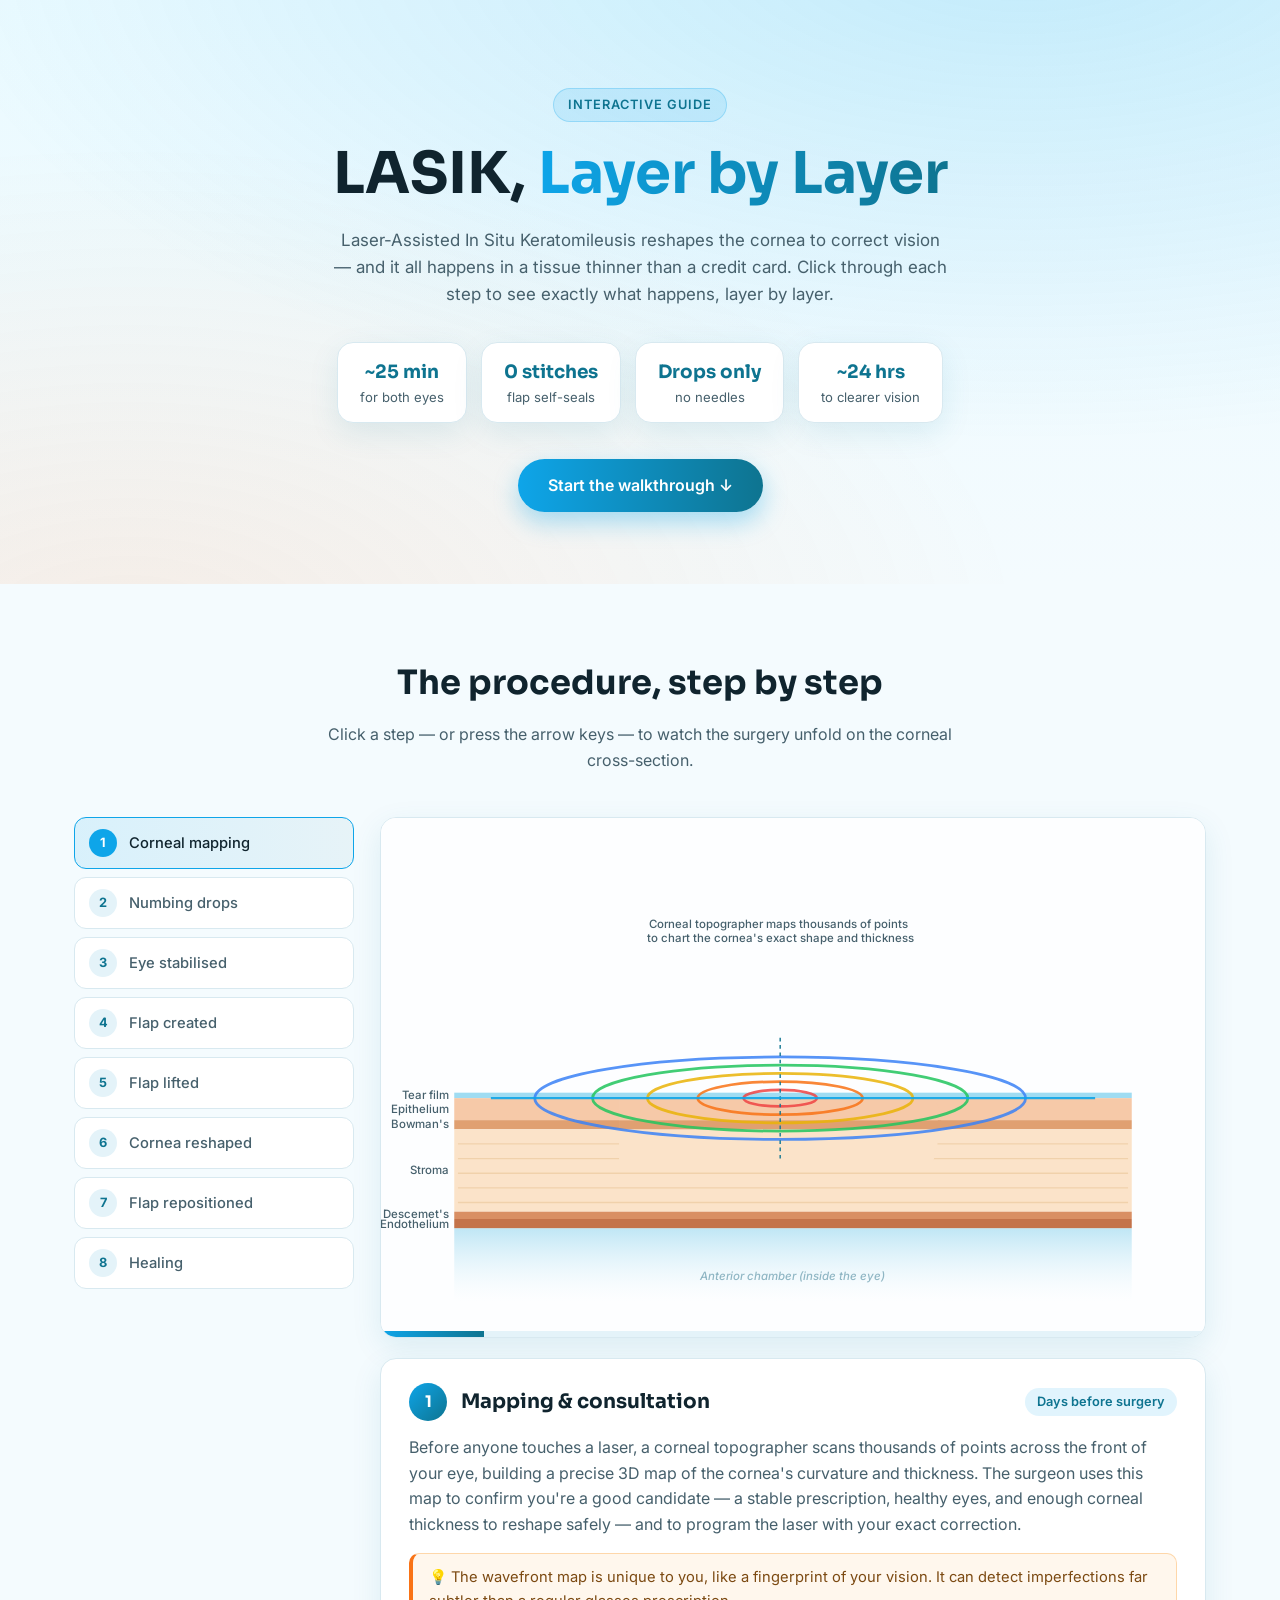
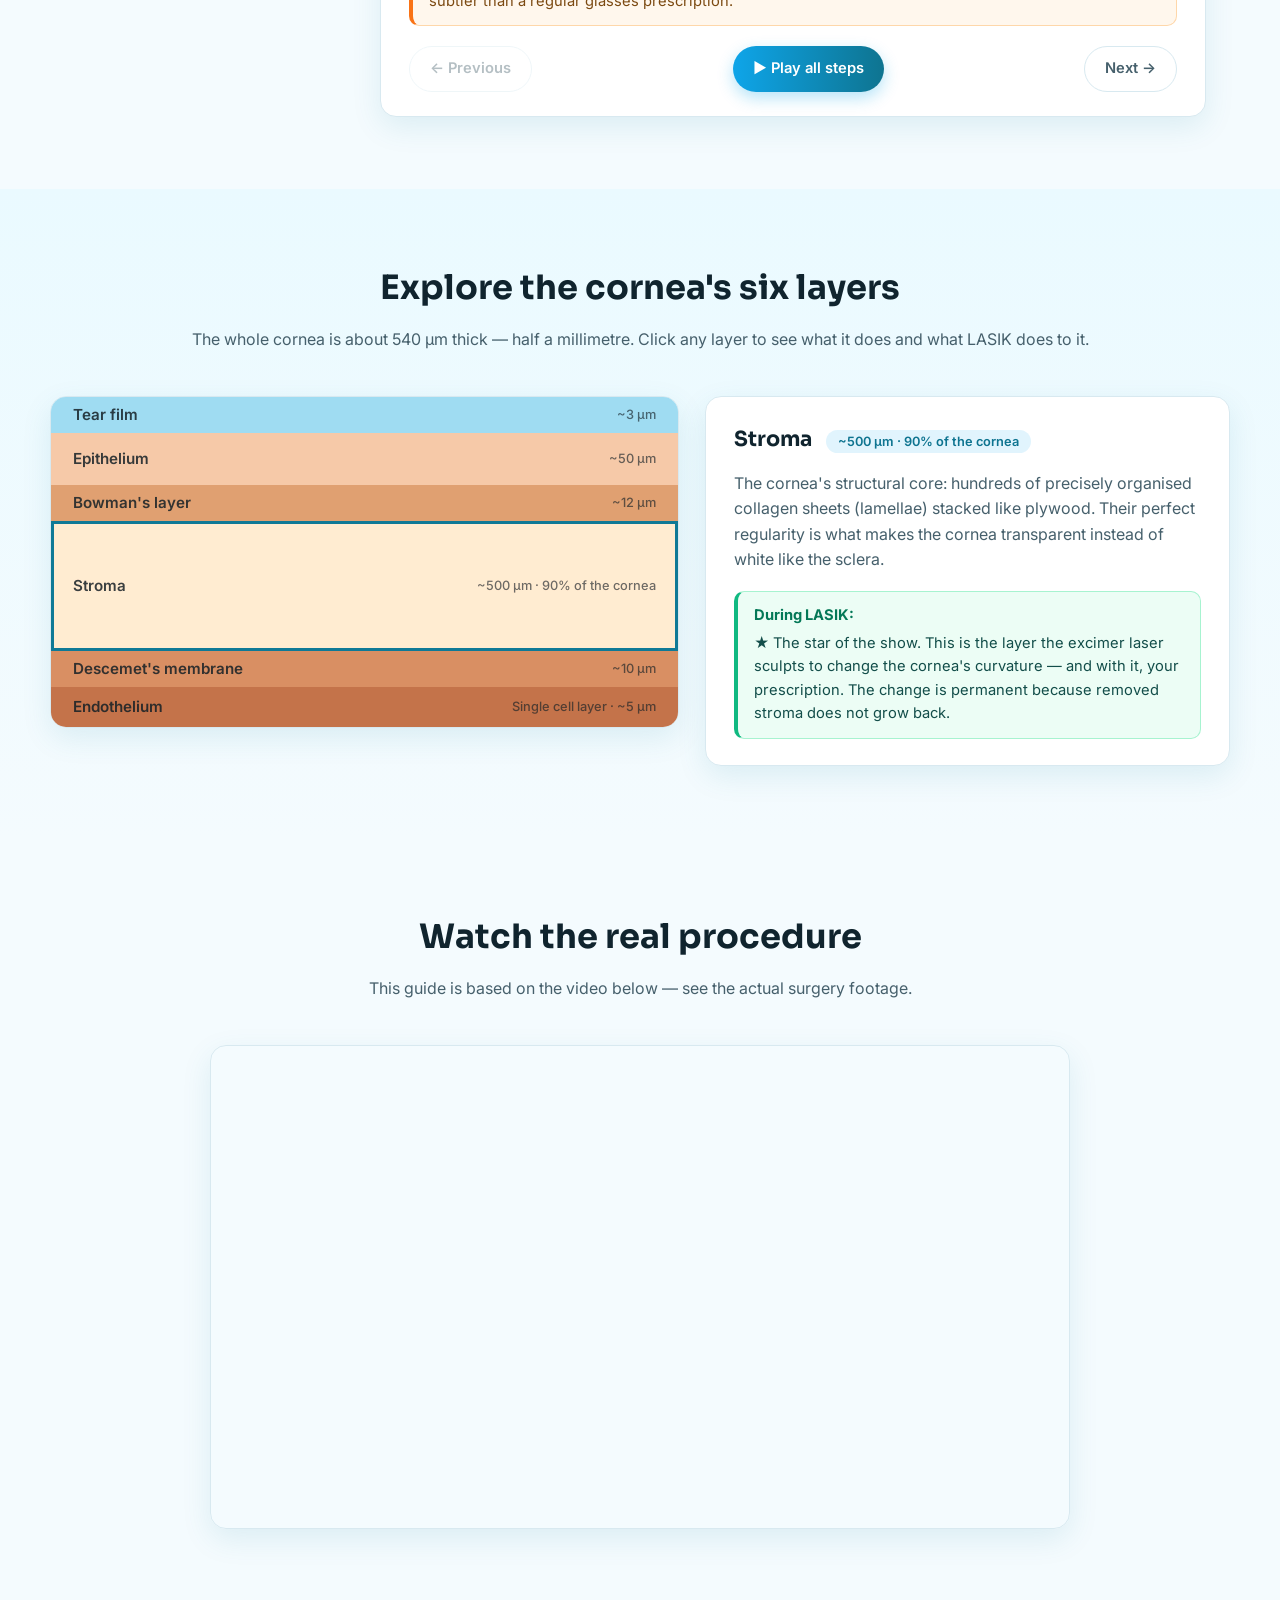
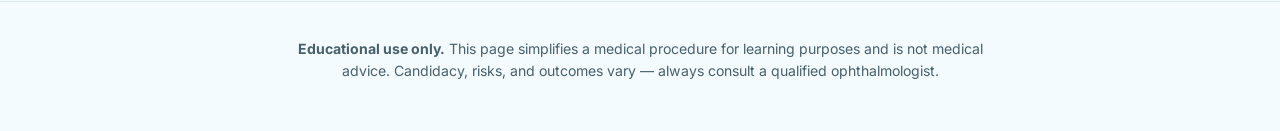
==== index.html @ 10a4b5a8 "Add interactive LASIK layer-by-layer educational website Static site (HTML/CSS/JS) that walks throug" ====
<!DOCTYPE html>
<html lang="en">
<head>
<meta charset="UTF-8">
<meta name="viewport" content="width=device-width, initial-scale=1.0">
<title>LASIK, Layer by Layer — An Interactive Guide</title>
<meta name="description" content="Click through every step of LASIK eye surgery and explore the layers of the cornea in an interactive, animated guide.">
<link rel="preconnect" href="https://fonts.googleapis.com">
<link rel="preconnect" href="https://fonts.gstatic.com" crossorigin>
<link href="https://fonts.googleapis.com/css2?family=Sora:wght@400;600;700&family=Inter:wght@400;500;600&display=swap" rel="stylesheet">
<link rel="stylesheet" href="styles.css">
</head>
<body>

<header class="hero">
  <div class="hero-inner">
    <span class="hero-badge">Interactive guide</span>
    <h1>LASIK, <span class="accent">Layer by Layer</span></h1>
    <p class="hero-sub">
      Laser-Assisted In Situ Keratomileusis reshapes the cornea to correct vision —
      and it all happens in a tissue thinner than a credit card.
      Click through each step to see exactly what happens, layer by layer.
    </p>
    <div class="hero-stats">
      <div class="stat"><strong>~25 min</strong><span>for both eyes</span></div>
      <div class="stat"><strong>0 stitches</strong><span>flap self-seals</span></div>
      <div class="stat"><strong>Drops only</strong><span>no needles</span></div>
      <div class="stat"><strong>~24 hrs</strong><span>to clearer vision</span></div>
    </div>
    <a href="#procedure" class="hero-cta">Start the walkthrough ↓</a>
  </div>
</header>

<main>

<!-- ============ PROCEDURE WALKTHROUGH ============ -->
<section id="procedure" class="section">
  <h2 class="section-title">The procedure, step by step</h2>
  <p class="section-sub">Click a step — or press the arrow keys — to watch the surgery unfold on the corneal cross-section.</p>

  <div class="walkthrough">

    <nav class="steps-nav" aria-label="Procedure steps">
      <ol id="stepsList" class="steps-list"></ol>
    </nav>

    <div class="stage-wrap">
      <div class="stage-frame">
        <svg id="stage" viewBox="0 0 900 560" role="img" aria-labelledby="stageTitle">
          <title id="stageTitle">Animated cross-section of the cornea during LASIK</title>

          <defs>
            <linearGradient id="chamberGrad" x1="0" y1="0" x2="0" y2="1">
              <stop offset="0" stop-color="#bfe6f5"/>
              <stop offset="1" stop-color="#eaf7fc" stop-opacity="0"/>
            </linearGradient>
            <radialGradient id="glowGrad" cx="0.5" cy="0.5" r="0.5">
              <stop offset="0" stop-color="#7ddc9c" stop-opacity="0.55"/>
              <stop offset="1" stop-color="#7ddc9c" stop-opacity="0"/>
            </radialGradient>
            <linearGradient id="beamGrad" x1="0" y1="0" x2="0" y2="1">
              <stop offset="0" stop-color="#b66bff"/>
              <stop offset="1" stop-color="#7c3aed"/>
            </linearGradient>
          </defs>

          <!-- ======== BASE CORNEAL SLAB ======== -->
          <g id="slab">
            <rect x="80" y="448" width="740" height="80" fill="url(#chamberGrad)"/>
            <text class="svg-label faint" x="450" y="505" text-anchor="middle">Anterior chamber (inside the eye)</text>

            <rect id="band-tear"  x="80" y="300" width="740" height="6"  fill="#9fdcf2"/>
            <rect id="band-epi"   x="80" y="306" width="740" height="24" fill="#f6c9a8"/>
            <rect id="band-bow"   x="80" y="330" width="740" height="10" fill="#e0a071"/>
            <rect id="band-stroma" x="80" y="340" width="740" height="90" fill="#fbe3c9"/>
            <g stroke="#eecda4" stroke-width="1.5" opacity="0.8">
              <line x1="84" y1="356" x2="816" y2="356"/>
              <line x1="84" y1="372" x2="816" y2="372"/>
              <line x1="84" y1="388" x2="816" y2="388"/>
              <line x1="84" y1="404" x2="816" y2="404"/>
              <line x1="84" y1="420" x2="816" y2="420"/>
            </g>
            <rect id="band-des"  x="80" y="430" width="740" height="8"  fill="#d98f63"/>
            <rect id="band-endo" x="80" y="438" width="740" height="10" fill="#c4734a"/>

            <!-- layer name tags -->
            <g class="svg-label" text-anchor="end">
              <text x="74" y="307">Tear film</text>
              <text x="74" y="322">Epithelium</text>
              <text x="74" y="339">Bowman's</text>
              <text x="74" y="389">Stroma</text>
              <text x="74" y="437">Descemet's</text>
              <text x="74" y="448">Endothelium</text>
            </g>
          </g>

          <!-- Gap revealed when the flap is lifted -->
          <rect id="bedGap" x="258" y="298" width="356" height="80" class="bg-fill hidden-el"/>
          <!-- Tissue removed by the excimer laser (carved divot) -->
          <path id="divot" d="M260,378 Q436,400 612,378 Z" class="bg-fill hidden-el"/>
          <line id="bedLine" x1="260" y1="378" x2="612" y2="378" stroke="#c98e5d" stroke-width="2" class="hidden-el"/>
          <path id="bedCurve" d="M260,378 Q436,400 612,378" fill="none" stroke="#c98e5d" stroke-width="2" class="hidden-el"/>

          <!-- ======== THE FLAP ======== -->
          <g id="flap">
            <g>
              <path d="M260,306 L602,306 Q616,342 602,378 L260,378 Z" fill="#fbe3c9"/>
              <path d="M260,306 L604,306 Q612,318 612,330 L260,330 Z" fill="#f6c9a8"/>
              <path d="M260,330 L612,330 Q613,335 612,340 L260,340 Z" fill="#e0a071"/>
              <path d="M260,306 L602,306 Q616,342 602,378 L260,378" fill="none"
                    stroke="#b97a4e" stroke-width="2" id="flapOutline" class="hidden-el"/>
              <circle cx="262" cy="342" r="5" fill="#b97a4e" id="hingeDot" class="hidden-el"/>
            </g>
          </g>
          <text id="flapTag" class="svg-label hidden-el" x="330" y="150">Corneal flap<tspan x="330" dy="14">(folded back on its hinge)</tspan></text>

          <!-- Interface seam after repositioning -->
          <path id="seam" d="M260,378 Q436,388 612,378 Q616,344 604,308" fill="none"
                stroke="#b97a4e" stroke-width="2" stroke-dasharray="7 6" class="hidden-el"/>

          <!-- ======== STEP 1: TOPOGRAPHY ======== -->
          <g id="fx-topo" class="fx hidden-el">
            <g class="topo-rings" fill="none" stroke-width="3" opacity="0.85">
              <ellipse cx="436" cy="306" rx="40"  ry="9"  stroke="#ef4444"/>
              <ellipse cx="436" cy="306" rx="90"  ry="18" stroke="#f97316"/>
              <ellipse cx="436" cy="306" rx="145" ry="27" stroke="#eab308"/>
              <ellipse cx="436" cy="306" rx="205" ry="36" stroke="#22c55e"/>
              <ellipse cx="436" cy="306" rx="268" ry="45" stroke="#3b82f6"/>
            </g>
            <line x1="436" y1="240" x2="436" y2="372" stroke="#0f7490" stroke-width="1.5" stroke-dasharray="4 4"/>
            <g class="scanline"><line x1="120" y1="306" x2="780" y2="306" stroke="#0ea5e9" stroke-width="2.5" opacity="0.9"/></g>
            <text class="svg-label" x="436" y="120" text-anchor="middle">Corneal topographer maps thousands of points
              <tspan x="436" dy="15">to chart the cornea's exact shape and thickness</tspan></text>
          </g>

          <!-- ======== STEP 2: NUMBING DROPS ======== -->
          <g id="fx-drops" class="fx hidden-el">
            <g transform="translate(436,40)">
              <rect x="-14" y="0" width="28" height="62" rx="12" fill="#38b6d8"/>
              <rect x="-9" y="-12" width="18" height="14" rx="4" fill="#1d8aa8"/>
              <path d="M-7,62 L7,62 L2,84 L-2,84 Z" fill="#38b6d8"/>
            </g>
            <circle class="droplet" cx="436" cy="135" r="9" fill="#4fc3e8"/>
            <circle class="droplet d2" cx="436" cy="135" r="7" fill="#4fc3e8"/>
            <ellipse class="ripple" cx="436" cy="302" rx="14" ry="4" fill="none" stroke="#38b6d8" stroke-width="2.5"/>
            <text class="svg-label" x="436" y="240" text-anchor="middle">Anaesthetic drops numb the surface — no needles</text>
          </g>

          <!-- ======== STEP 3: SUCTION RING ======== -->
          <g id="fx-suction" class="fx hidden-el">
            <g class="press">
              <path d="M210,210 Q436,150 662,210" fill="none" stroke="#64748b" stroke-width="10" stroke-linecap="round"/>
              <rect x="196" y="206" width="34" height="92" rx="8" fill="#94a3b8"/>
              <rect x="642" y="206" width="34" height="92" rx="8" fill="#94a3b8"/>
              <rect x="190" y="290" width="46" height="10" rx="4" fill="#64748b"/>
              <rect x="636" y="290" width="46" height="10" rx="4" fill="#64748b"/>
            </g>
            <text class="svg-label" x="436" y="120" text-anchor="middle">A gentle suction ring holds the eye perfectly still
              <tspan x="436" dy="15">— vision dims for a few seconds, which is normal</tspan></text>
          </g>

          <!-- ======== STEP 4: FEMTOSECOND LASER ======== -->
          <g id="fx-femto" class="fx hidden-el">
            <g transform="translate(436,30)">
              <rect x="-110" y="0" width="220" height="52" rx="10" fill="#334155"/>
              <rect x="-22" y="52" width="44" height="16" rx="4" fill="#475569"/>
              <text class="svg-label inverse" x="0" y="31" text-anchor="middle">FEMTOSECOND LASER</text>
            </g>
            <g class="femto-beam">
              <line x1="0" y1="98" x2="0" y2="374" stroke="#f43f5e" stroke-width="3" opacity="0.9"/>
              <circle cx="0" cy="376" r="5" fill="#f43f5e"/>
            </g>
            <path id="cutPath" class="drawing-cut" d="M612,310 Q616,344 606,374 L264,376" fill="none"
                  stroke="#ef4444" stroke-width="3" stroke-dasharray="8 6"/>
            <g class="bubbles" fill="#fda4af">
              <circle cx="300" cy="377" r="4"/><circle cx="360" cy="379" r="5"/>
              <circle cx="420" cy="377" r="4"/><circle cx="480" cy="379" r="5"/>
              <circle cx="540" cy="377" r="4"/><circle cx="596" cy="372" r="4"/>
            </g>
            <text class="svg-label" x="436" y="140" text-anchor="middle">Millions of micro-bubbles trace a flap outline
              <tspan x="436" dy="15">about 110 µm below the surface — in ~15 seconds</tspan></text>
          </g>

          <!-- ======== STEP 6: EXCIMER LASER ======== -->
          <g id="fx-excimer" class="fx hidden-el">
            <g transform="translate(500,30)">
              <rect x="-110" y="0" width="220" height="52" rx="10" fill="#3b2a63"/>
              <rect x="-22" y="52" width="44" height="16" rx="4" fill="#4c3a78"/>
              <text class="svg-label inverse" x="0" y="31" text-anchor="middle">EXCIMER LASER · COOL UV</text>
            </g>
            <g class="uv-beams" stroke="url(#beamGrad)" stroke-width="4" stroke-linecap="round">
              <line x1="468" y1="100" x2="330" y2="372"/>
              <line x1="486" y1="100" x2="400" y2="378"/>
              <line x1="500" y1="100" x2="460" y2="380"/>
              <line x1="514" y1="100" x2="520" y2="378"/>
              <line x1="532" y1="100" x2="580" y2="372"/>
            </g>
            <g class="sparks" fill="#c4b5fd">
              <circle cx="350" cy="368" r="3"/><circle cx="436" cy="372" r="3.5"/><circle cx="540" cy="368" r="3"/>
            </g>
            <text class="svg-label" x="742" y="150" text-anchor="middle">Each pulse vaporises
              <tspan x="742" dy="15">~0.25 µm of stroma,</tspan>
              <tspan x="742" dy="15">sculpting your prescription</tspan>
              <tspan x="742" dy="15">into the cornea</tspan></text>
          </g>

          <!-- ======== STEP 8: HEALING GLOW ======== -->
          <g id="fx-heal" class="fx hidden-el">
            <ellipse class="heal-glow" cx="436" cy="340" rx="240" ry="90" fill="url(#glowGrad)"/>
            <g class="sparkle" fill="#34d399">
              <path d="M310,250 l5,12 12,5 -12,5 -5,12 -5,-12 -12,-5 12,-5 Z"/>
              <path d="M560,235 l4,10 10,4 -10,4 -4,10 -4,-10 -10,-4 10,-4 Z"/>
              <path d="M450,210 l6,14 14,6 -14,6 -6,14 -6,-14 -14,-6 14,-6 Z"/>
            </g>
            <text class="svg-label" x="436" y="160" text-anchor="middle">The epithelium seals the flap edge within hours —
              <tspan x="436" dy="15">most people read the clock clearly the next morning</tspan></text>
          </g>
        </svg>

        <div class="stage-progress"><div id="progressBar"></div></div>
      </div>

      <article class="step-card" id="stepCard" aria-live="polite">
        <div class="step-card-head">
          <span class="step-num" id="cardNum">1</span>
          <h3 id="cardTitle"></h3>
          <span class="duration-chip" id="cardDuration"></span>
        </div>
        <p id="cardBody"></p>
        <div class="fact" id="cardFact"></div>
        <div class="step-controls">
          <button id="prevBtn" class="btn ghost">← Previous</button>
          <button id="playBtn" class="btn primary">▶ Play all steps</button>
          <button id="nextBtn" class="btn ghost">Next →</button>
        </div>
      </article>
    </div>
  </div>
</section>

<!-- ============ LAYER EXPLORER ============ -->
<section id="layers" class="section alt">
  <h2 class="section-title">Explore the cornea's six layers</h2>
  <p class="section-sub">The whole cornea is about 540 µm thick — half a millimetre. Click any layer to see what it does and what LASIK does to it.</p>

  <div class="explorer">
    <div class="layer-stack" id="layerStack" role="tablist" aria-label="Corneal layers"></div>
    <aside class="layer-card" id="layerCard" aria-live="polite">
      <h3 id="layerName"></h3>
      <span class="thickness-chip" id="layerThickness"></span>
      <p id="layerDesc"></p>
      <div class="lasik-note">
        <strong>During LASIK:</strong>
        <p id="layerLasik"></p>
      </div>
    </aside>
  </div>
</section>

<!-- ============ VIDEO ============ -->
<section id="video" class="section">
  <h2 class="section-title">Watch the real procedure</h2>
  <p class="section-sub">This guide is based on the video below — see the actual surgery footage.</p>
  <div class="video-frame">
    <iframe src="https://www.youtube.com/embed/YzZre0OcLXQ"
            title="LASIK eye surgery video"
            allow="accelerometer; autoplay; clipboard-write; encrypted-media; gyroscope; picture-in-picture"
            allowfullscreen loading="lazy"></iframe>
  </div>
</section>

</main>

<footer class="footer">
  <p><strong>Educational use only.</strong> This page simplifies a medical procedure for learning purposes and is not medical advice.
     Candidacy, risks, and outcomes vary — always consult a qualified ophthalmologist.</p>
</footer>

<script src="script.js"></script>
</body>
</html>
---- styles.css ----
:root {
  --ink: #10242e;
  --ink-soft: #46606c;
  --teal: #0e7490;
  --teal-bright: #0ea5e9;
  --bg: #f4fbfe;
  --card: #ffffff;
  --line: #d8e9f0;
  --accent: #f97316;
  --radius: 16px;
  --shadow: 0 10px 30px rgba(14, 116, 144, 0.10);
}

* { box-sizing: border-box; margin: 0; padding: 0; }

html { scroll-behavior: smooth; }

body {
  font-family: "Inter", system-ui, sans-serif;
  color: var(--ink);
  background: var(--bg);
  line-height: 1.6;
}

h1, h2, h3 { font-family: "Sora", system-ui, sans-serif; }

/* ---------- Hero ---------- */
.hero {
  background:
    radial-gradient(1100px 500px at 80% -10%, rgba(14,165,233,0.18), transparent),
    radial-gradient(900px 500px at 10% 110%, rgba(249,115,22,0.10), transparent),
    linear-gradient(180deg, #eafaff, #f4fbfe);
  padding: 88px 24px 72px;
  text-align: center;
}

.hero-inner { max-width: 760px; margin: 0 auto; }

.hero-badge {
  display: inline-block;
  font-size: 0.8rem;
  font-weight: 600;
  letter-spacing: 0.08em;
  text-transform: uppercase;
  color: var(--teal);
  background: rgba(14,165,233,0.12);
  border: 1px solid rgba(14,165,233,0.25);
  padding: 6px 14px;
  border-radius: 999px;
  margin-bottom: 20px;
}

.hero h1 { font-size: clamp(2.2rem, 5.5vw, 3.6rem); line-height: 1.12; }
.hero .accent {
  background: linear-gradient(90deg, var(--teal-bright), var(--teal));
  -webkit-background-clip: text;
  background-clip: text;
  color: transparent;
}

.hero-sub {
  margin: 20px auto 0;
  max-width: 620px;
  color: var(--ink-soft);
  font-size: 1.06rem;
}

.hero-stats {
  display: flex;
  justify-content: center;
  gap: 14px;
  flex-wrap: wrap;
  margin: 34px 0 36px;
}

.stat {
  background: var(--card);
  border: 1px solid var(--line);
  border-radius: var(--radius);
  padding: 14px 22px;
  box-shadow: var(--shadow);
  display: flex;
  flex-direction: column;
}
.stat strong { font-family: "Sora", sans-serif; font-size: 1.15rem; color: var(--teal); }
.stat span { font-size: 0.82rem; color: var(--ink-soft); }

.hero-cta {
  display: inline-block;
  background: linear-gradient(90deg, var(--teal-bright), var(--teal));
  color: #fff;
  font-weight: 600;
  text-decoration: none;
  padding: 14px 30px;
  border-radius: 999px;
  box-shadow: 0 10px 24px rgba(14,165,233,0.35);
  transition: transform 0.15s ease, box-shadow 0.15s ease;
}
.hero-cta:hover { transform: translateY(-2px); box-shadow: 0 14px 30px rgba(14,165,233,0.45); }

/* ---------- Sections ---------- */
.section { padding: 72px 24px; max-width: 1180px; margin: 0 auto; }
.section.alt {
  max-width: none;
  background: linear-gradient(180deg, #eafaff, #f4fbfe);
}
.section.alt > * { max-width: 1180px; margin-left: auto; margin-right: auto; }

.section-title { font-size: clamp(1.5rem, 3.4vw, 2.1rem); text-align: center; }
.section-sub {
  text-align: center;
  color: var(--ink-soft);
  max-width: 640px;
  margin: 12px auto 44px;
}

/* ---------- Walkthrough layout ---------- */
.walkthrough {
  display: grid;
  grid-template-columns: 280px 1fr;
  gap: 26px;
  align-items: start;
}

.steps-list { list-style: none; display: flex; flex-direction: column; gap: 8px; }

.step-btn {
  width: 100%;
  display: flex;
  align-items: center;
  gap: 12px;
  text-align: left;
  background: var(--card);
  border: 1px solid var(--line);
  border-radius: 12px;
  padding: 11px 14px;
  font: inherit;
  font-size: 0.92rem;
  font-weight: 500;
  color: var(--ink-soft);
  cursor: pointer;
  transition: border-color 0.15s, background 0.15s, color 0.15s, transform 0.15s;
}
.step-btn:hover { border-color: var(--teal-bright); transform: translateX(3px); }

.step-btn .dot {
  flex: none;
  width: 28px; height: 28px;
  border-radius: 50%;
  display: grid;
  place-items: center;
  font-size: 0.8rem;
  font-weight: 700;
  background: #e4f3f9;
  color: var(--teal);
  transition: background 0.15s, color 0.15s;
}

.step-btn.active {
  background: linear-gradient(90deg, rgba(14,165,233,0.12), rgba(14,116,144,0.06));
  border-color: var(--teal-bright);
  color: var(--ink);
}
.step-btn.active .dot { background: var(--teal-bright); color: #fff; }
.step-btn.done .dot { background: #bbf7d0; color: #15803d; }

/* ---------- Stage ---------- */
.stage-frame {
  background: var(--card);
  border: 1px solid var(--line);
  border-radius: var(--radius);
  box-shadow: var(--shadow);
  overflow: hidden;
}

#stage { display: block; width: 100%; height: auto; background: #fdfeff; }

.stage-progress { height: 6px; background: #e4f3f9; }
#progressBar {
  height: 100%; width: 0;
  background: linear-gradient(90deg, var(--teal-bright), var(--teal));
  transition: width 0.45s ease;
}

.svg-label {
  font-family: "Inter", sans-serif;
  font-size: 12.5px;
  fill: var(--ink-soft);
  font-weight: 500;
}
.svg-label.inverse { fill: #e2e8f0; font-size: 11px; letter-spacing: 0.06em; }
.svg-label.faint { fill: #8fb6c4; font-style: italic; }

.bg-fill { fill: #fdfeff; }

.hidden-el { opacity: 0; pointer-events: none; transition: opacity 0.4s ease; }
.visible-el { opacity: 1; pointer-events: auto; transition: opacity 0.4s ease; }

/* Flap motion */
#flap {
  transform-origin: 260px 342px;
  transition: transform 0.9s cubic-bezier(0.4, 0, 0.2, 1);
}
#flap.open { transform: rotate(-120deg); }

/* ---------- Step card ---------- */
.step-card {
  margin-top: 20px;
  background: var(--card);
  border: 1px solid var(--line);
  border-radius: var(--radius);
  box-shadow: var(--shadow);
  padding: 24px 28px;
}

.step-card-head { display: flex; align-items: center; gap: 14px; flex-wrap: wrap; }

.step-num {
  flex: none;
  width: 38px; height: 38px;
  border-radius: 50%;
  display: grid; place-items: center;
  font-family: "Sora", sans-serif;
  font-weight: 700;
  background: linear-gradient(135deg, var(--teal-bright), var(--teal));
  color: #fff;
}

.step-card h3 { font-size: 1.25rem; flex: 1; min-width: 200px; }

.duration-chip {
  font-size: 0.8rem;
  font-weight: 600;
  color: var(--teal);
  background: rgba(14,165,233,0.12);
  padding: 4px 12px;
  border-radius: 999px;
  white-space: nowrap;
}

.step-card > p { margin-top: 14px; color: var(--ink-soft); }

.fact {
  margin-top: 16px;
  background: #fff7ed;
  border: 1px solid #fed7aa;
  border-left: 4px solid var(--accent);
  border-radius: 10px;
  padding: 12px 16px;
  font-size: 0.92rem;
  color: #7c4a12;
}
.fact::before { content: "💡 "; }

.step-controls { display: flex; gap: 10px; margin-top: 20px; flex-wrap: wrap; }

.btn {
  font: inherit;
  font-weight: 600;
  font-size: 0.92rem;
  border-radius: 999px;
  padding: 10px 20px;
  cursor: pointer;
  transition: transform 0.12s, box-shadow 0.12s, background 0.12s;
}
.btn.ghost { background: transparent; border: 1.5px solid var(--line); color: var(--ink-soft); }
.btn.ghost:hover:not(:disabled) { border-color: var(--teal-bright); color: var(--teal); }
.btn.ghost:disabled { opacity: 0.4; cursor: default; }
.btn.primary {
  border: none;
  background: linear-gradient(90deg, var(--teal-bright), var(--teal));
  color: #fff;
  box-shadow: 0 6px 16px rgba(14,165,233,0.3);
  margin-left: auto;
  margin-right: auto;
}
.btn.primary:hover { transform: translateY(-1px); }
.btn.primary.playing { background: linear-gradient(90deg, #f97316, #ea580c); box-shadow: 0 6px 16px rgba(249,115,22,0.3); }

/* ---------- Layer explorer ---------- */
.explorer {
  display: grid;
  grid-template-columns: 1.2fr 1fr;
  gap: 26px;
  align-items: start;
}

.layer-stack {
  border-radius: var(--radius);
  overflow: hidden;
  border: 1px solid var(--line);
  box-shadow: var(--shadow);
}

.layer-band {
  width: 100%;
  display: flex;
  align-items: center;
  justify-content: space-between;
  gap: 12px;
  border: none;
  font: inherit;
  font-weight: 600;
  font-size: 0.95rem;
  padding: 0 22px;
  cursor: pointer;
  color: rgba(20, 32, 38, 0.85);
  position: relative;
  transition: filter 0.15s, transform 0.15s;
}
.layer-band:hover { filter: brightness(1.06); }
.layer-band .band-thickness { font-weight: 500; font-size: 0.8rem; opacity: 0.75; white-space: nowrap; }

.layer-band.selected::after {
  content: "";
  position: absolute;
  inset: 0;
  border: 3px solid var(--teal);
  pointer-events: none;
}
.layer-band.selected { filter: brightness(1.04); }

.layer-card {
  background: var(--card);
  border: 1px solid var(--line);
  border-radius: var(--radius);
  box-shadow: var(--shadow);
  padding: 26px 28px;
  position: sticky;
  top: 20px;
}

.layer-card h3 { font-size: 1.3rem; display: inline-block; margin-right: 10px; }

.thickness-chip {
  font-size: 0.8rem;
  font-weight: 600;
  color: var(--teal);
  background: rgba(14,165,233,0.12);
  padding: 4px 12px;
  border-radius: 999px;
  vertical-align: middle;
}

.layer-card > p { margin-top: 14px; color: var(--ink-soft); }

.lasik-note {
  margin-top: 18px;
  background: #ecfdf5;
  border: 1px solid #a7f3d0;
  border-left: 4px solid #10b981;
  border-radius: 10px;
  padding: 12px 16px;
  font-size: 0.92rem;
}
.lasik-note strong { color: #047857; }
.lasik-note p { color: #134e4a; margin-top: 4px; }

/* ---------- Video ---------- */
.video-frame {
  position: relative;
  max-width: 860px;
  margin: 0 auto;
  aspect-ratio: 16 / 9;
  border-radius: var(--radius);
  overflow: hidden;
  box-shadow: var(--shadow);
  border: 1px solid var(--line);
}
.video-frame iframe { position: absolute; inset: 0; width: 100%; height: 100%; border: 0; }

/* ---------- Footer ---------- */
.footer {
  border-top: 1px solid var(--line);
  padding: 36px 24px 48px;
  text-align: center;
  color: var(--ink-soft);
  font-size: 0.88rem;
}
.footer p { max-width: 720px; margin: 0 auto; }

/* ================= SVG ANIMATIONS ================= */

/* Topography scan */
.scanline line { animation: scan 2.4s ease-in-out infinite alternate; }
@keyframes scan {
  from { transform: translateY(-64px); }
  to   { transform: translateY(-2px); }
}
.topo-rings ellipse { animation: ringPulse 2.4s ease-in-out infinite; }
.topo-rings ellipse:nth-child(2) { animation-delay: 0.15s; }
.topo-rings ellipse:nth-child(3) { animation-delay: 0.3s; }
.topo-rings ellipse:nth-child(4) { animation-delay: 0.45s; }
.topo-rings ellipse:nth-child(5) { animation-delay: 0.6s; }
@keyframes ringPulse { 0%,100% { opacity: 0.45; } 50% { opacity: 0.95; } }

/* Falling droplets */
.droplet { animation: fall 1.6s cubic-bezier(0.5, 0, 0.9, 0.4) infinite; }
.droplet.d2 { animation-delay: 0.8s; }
@keyframes fall {
  0%   { transform: translateY(0); opacity: 0; }
  8%   { opacity: 1; }
  78%  { transform: translateY(160px); opacity: 1; }
  82%  { transform: translateY(164px); opacity: 0; }
  100% { transform: translateY(164px); opacity: 0; }
}
.ripple { animation: ripple 1.6s ease-out infinite 1.2s; opacity: 0; }
@keyframes ripple {
  0%   { transform: scale(0.4); opacity: 0.9; }
  60%  { transform: scale(2.4); opacity: 0; }
  100% { opacity: 0; }
}
.ripple { transform-origin: 436px 302px; transform-box: view-box; }
.droplet { transform-box: fill-box; }

/* Suction press-down */
.press { animation: press 2.2s ease-in-out infinite alternate; }
@keyframes press { from { transform: translateY(-6px); } to { transform: translateY(2px); } }

/* Femtosecond sweep */
.femto-beam { animation: sweep 2.6s ease-in-out infinite alternate; }
@keyframes sweep {
  from { transform: translateX(280px); }
  to   { transform: translateX(596px); }
}
.drawing-cut {
  stroke-dashoffset: 0;
  animation: dashmove 1.2s linear infinite;
}
@keyframes dashmove { from { stroke-dashoffset: 28; } to { stroke-dashoffset: 0; } }
.bubbles circle { animation: bubblePop 1.5s ease-in-out infinite; }
.bubbles circle:nth-child(2n) { animation-delay: 0.4s; }
.bubbles circle:nth-child(3n) { animation-delay: 0.8s; }
@keyframes bubblePop { 0%,100% { opacity: 0.35; } 50% { opacity: 1; } }

/* Excimer pulses */
.uv-beams line { animation: zap 0.9s ease-in-out infinite; }
.uv-beams line:nth-child(2) { animation-delay: 0.18s; }
.uv-beams line:nth-child(3) { animation-delay: 0.36s; }
.uv-beams line:nth-child(4) { animation-delay: 0.54s; }
.uv-beams line:nth-child(5) { animation-delay: 0.72s; }
@keyframes zap { 0%,100% { opacity: 0.15; } 50% { opacity: 0.95; } }
.sparks circle { animation: bubblePop 0.8s ease-in-out infinite; }

/* Healing glow */
.heal-glow { animation: breathe 2.6s ease-in-out infinite; }
@keyframes breathe { 0%,100% { opacity: 0.5; } 50% { opacity: 1; } }
.sparkle path { animation: twinkle 2s ease-in-out infinite; transform-box: fill-box; transform-origin: center; }
.sparkle path:nth-child(2) { animation-delay: 0.5s; }
.sparkle path:nth-child(3) { animation-delay: 1s; }
@keyframes twinkle {
  0%,100% { opacity: 0.3; transform: scale(0.8); }
  50%     { opacity: 1; transform: scale(1.1); }
}

/* Seam fading in step 8 */
#seam.fading { animation: seamFade 3s ease-in-out infinite alternate; }
@keyframes seamFade { from { opacity: 0.9; } to { opacity: 0.25; } }

/* Reduced motion */
@media (prefers-reduced-motion: reduce) {
  *, *::before, *::after { animation-duration: 0.01ms !important; transition-duration: 0.2s !important; }
}

/* ---------- Responsive ---------- */
@media (max-width: 900px) {
  .walkthrough { grid-template-columns: 1fr; }
  .steps-nav { order: 2; }
  .steps-list { flex-direction: row; overflow-x: auto; padding-bottom: 6px; }
  .step-btn { white-space: nowrap; width: auto; }
  .explorer { grid-template-columns: 1fr; }
  .layer-card { position: static; }
}
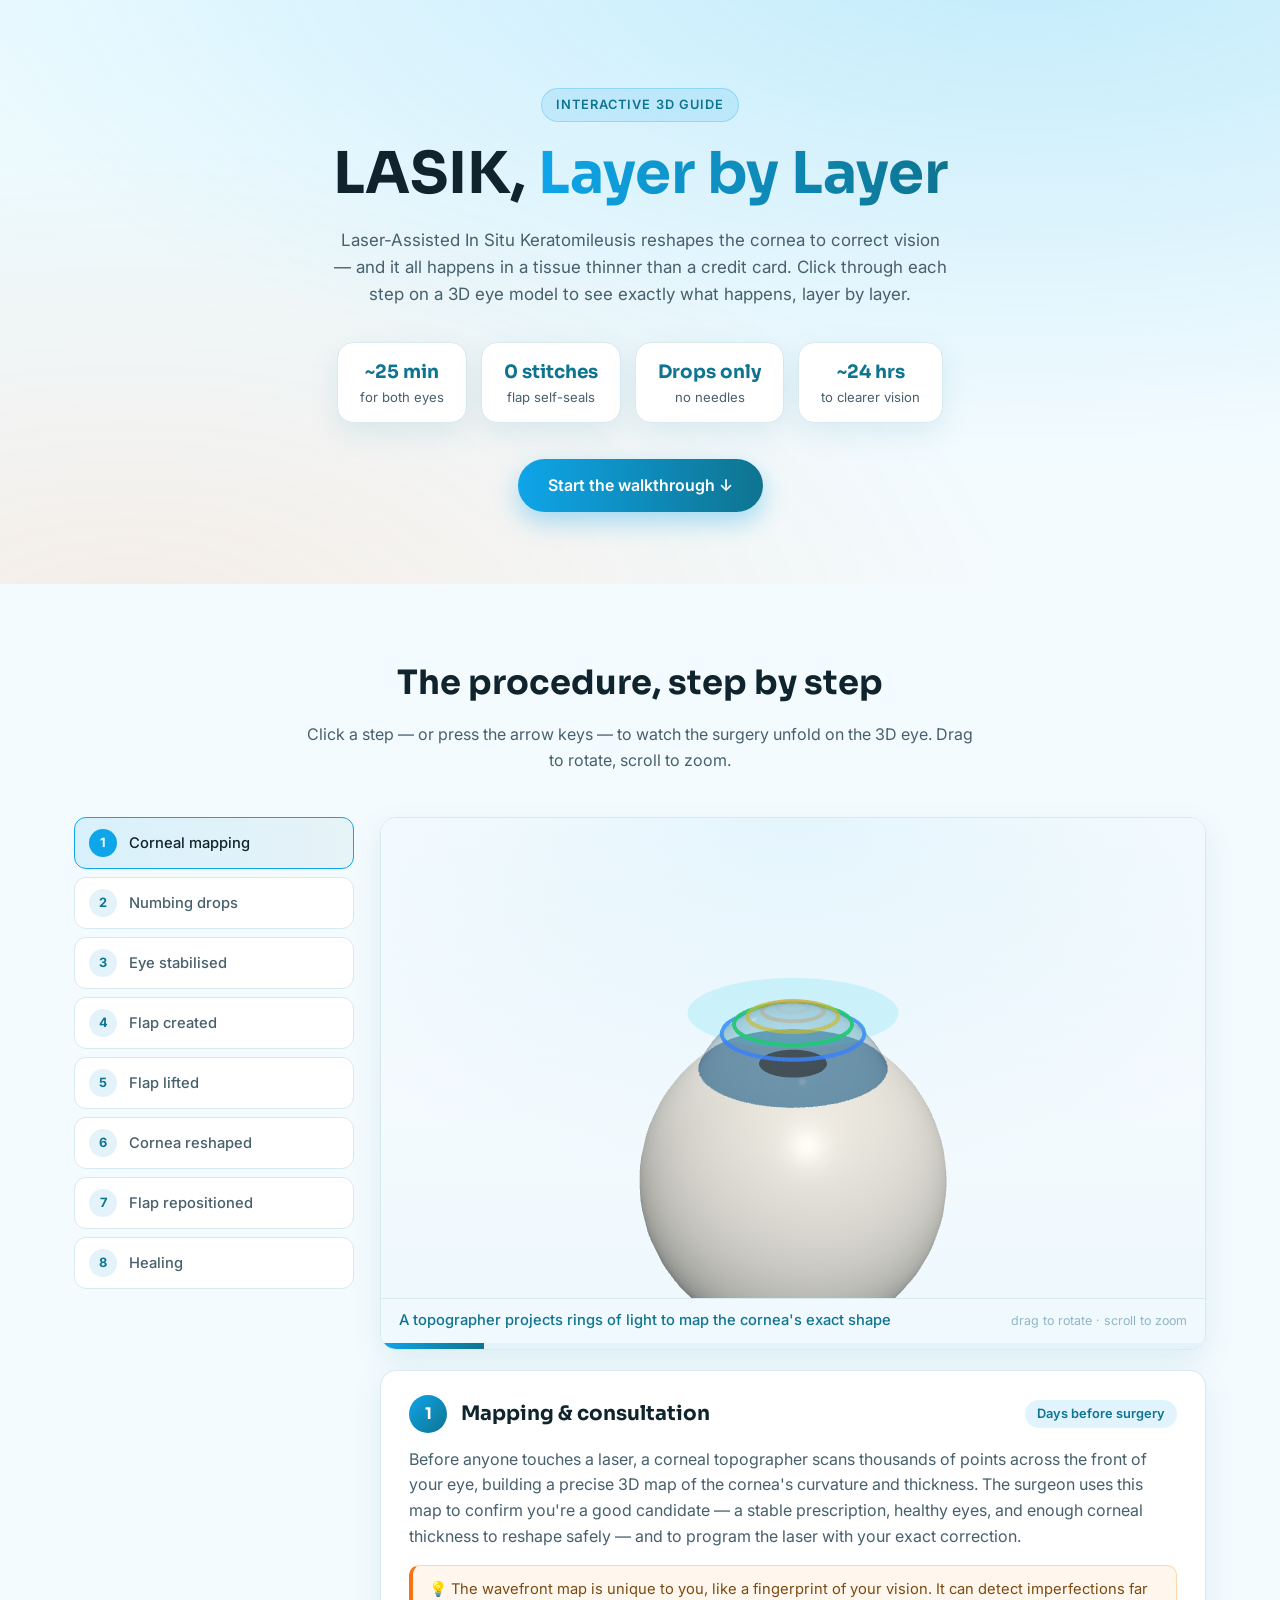
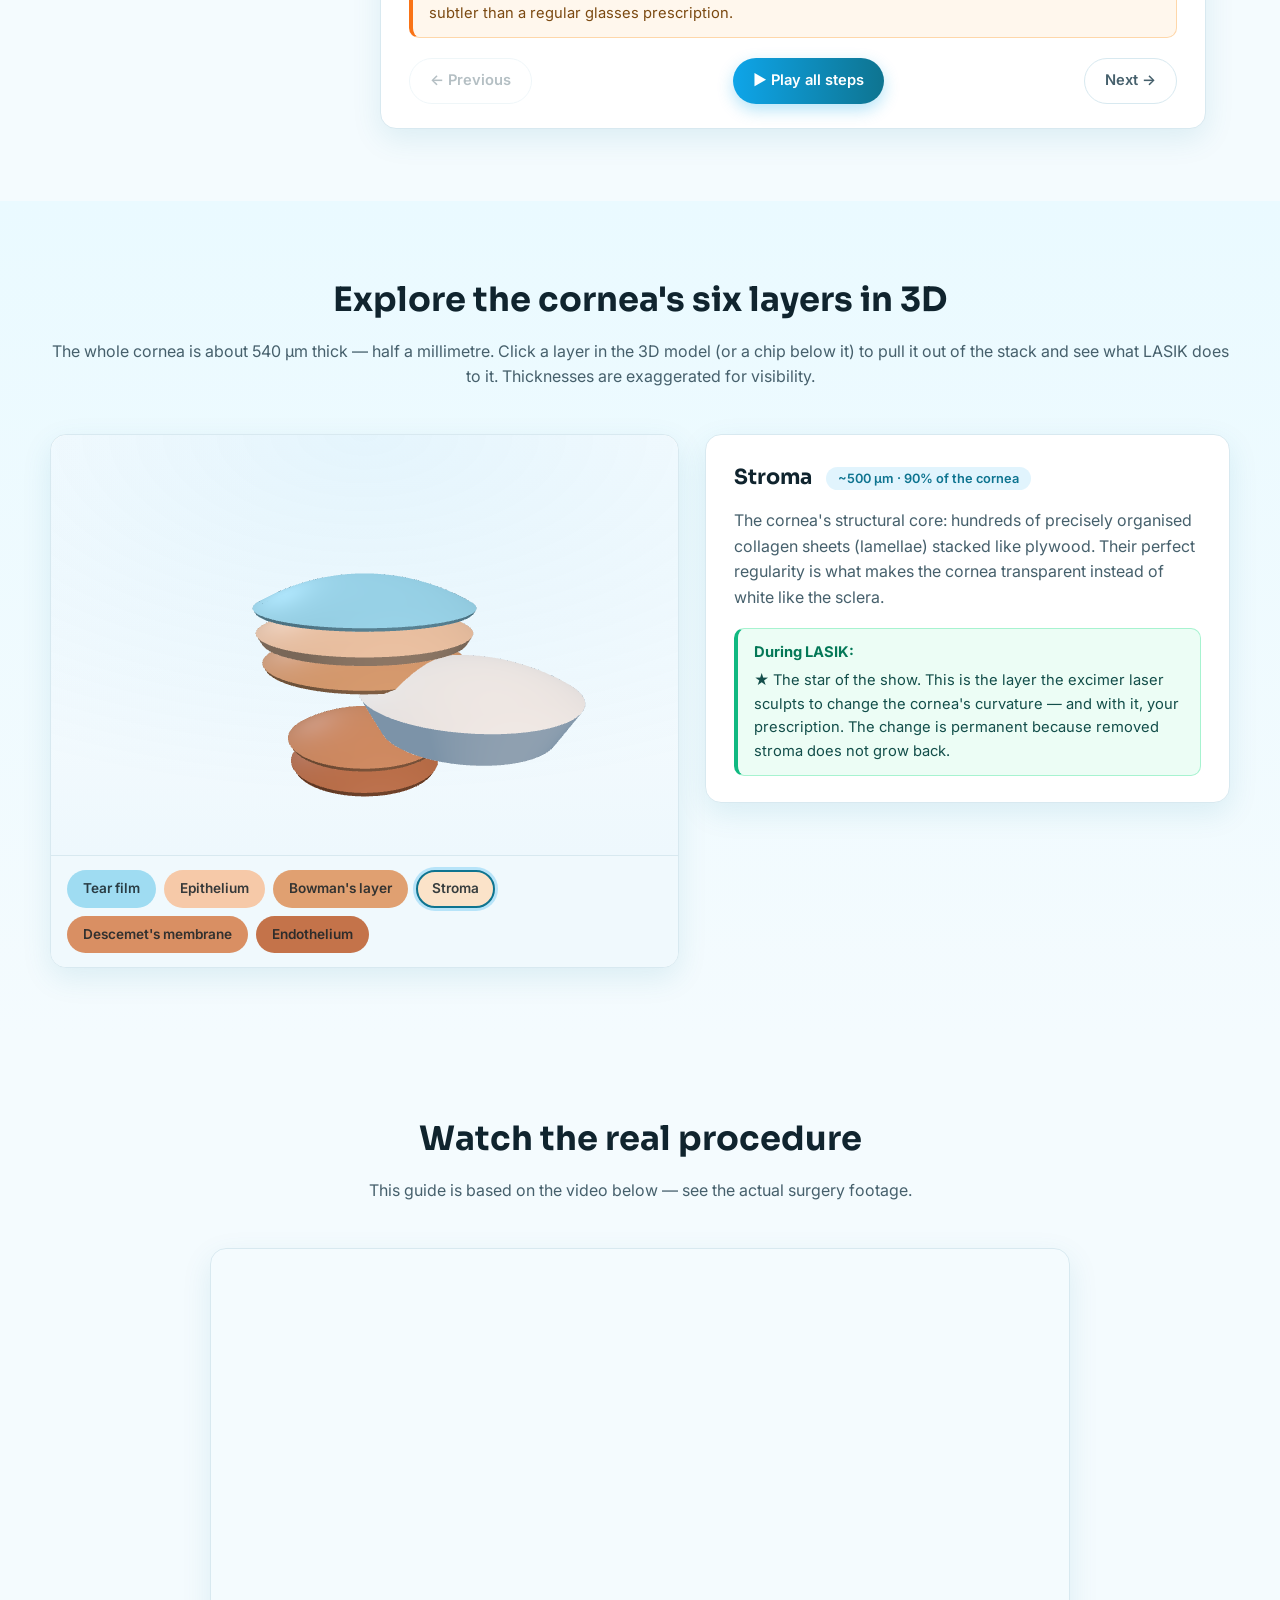
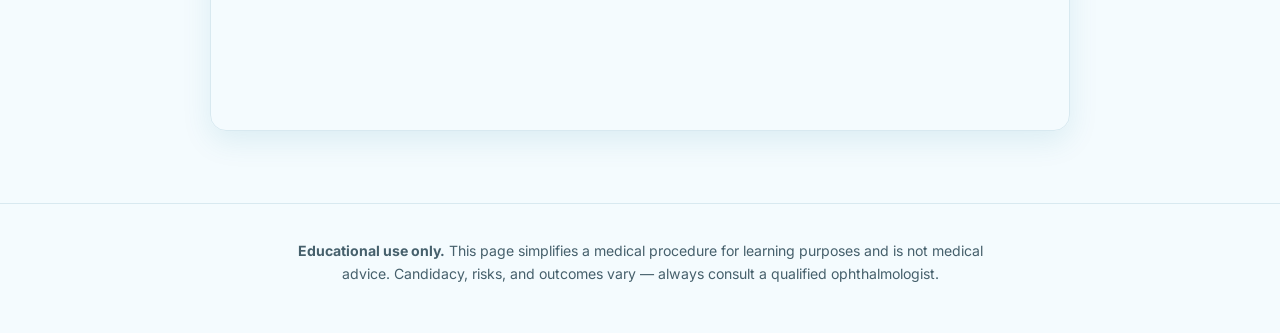
==== commit fed16582: "Replace 2D SVG visuals with interactive 3D Three.js scenes - Procedure stage is now a rotatable/zoom" ====
--- a/index.html
+++ b/index.html
@@ -3,23 +3,31 @@
 <head>
 <meta charset="UTF-8">
 <meta name="viewport" content="width=device-width, initial-scale=1.0">
-<title>LASIK, Layer by Layer — An Interactive Guide</title>
-<meta name="description" content="Click through every step of LASIK eye surgery and explore the layers of the cornea in an interactive, animated guide.">
+<title>LASIK, Layer by Layer — An Interactive 3D Guide</title>
+<meta name="description" content="Click through every step of LASIK eye surgery on an interactive 3D eye model, and explore the layers of the cornea in 3D.">
 <link rel="preconnect" href="https://fonts.googleapis.com">
 <link rel="preconnect" href="https://fonts.gstatic.com" crossorigin>
 <link href="https://fonts.googleapis.com/css2?family=Sora:wght@400;600;700&family=Inter:wght@400;500;600&display=swap" rel="stylesheet">
 <link rel="stylesheet" href="styles.css">
+<script type="importmap">
+{
+  "imports": {
+    "three": "./vendor/three.module.js",
+    "three/addons/controls/OrbitControls.js": "./vendor/OrbitControls.js"
+  }
+}
+</script>
 </head>
 <body>
 
 <header class="hero">
   <div class="hero-inner">
-    <span class="hero-badge">Interactive guide</span>
+    <span class="hero-badge">Interactive 3D guide</span>
     <h1>LASIK, <span class="accent">Layer by Layer</span></h1>
     <p class="hero-sub">
       Laser-Assisted In Situ Keratomileusis reshapes the cornea to correct vision —
       and it all happens in a tissue thinner than a credit card.
-      Click through each step to see exactly what happens, layer by layer.
+      Click through each step on a 3D eye model to see exactly what happens, layer by layer.
     </p>
     <div class="hero-stats">
       <div class="stat"><strong>~25 min</strong><span>for both eyes</span></div>
@@ -36,7 +44,7 @@
 <!-- ============ PROCEDURE WALKTHROUGH ============ -->
 <section id="procedure" class="section">
   <h2 class="section-title">The procedure, step by step</h2>
-  <p class="section-sub">Click a step — or press the arrow keys — to watch the surgery unfold on the corneal cross-section.</p>
+  <p class="section-sub">Click a step — or press the arrow keys — to watch the surgery unfold on the 3D eye. Drag to rotate, scroll to zoom.</p>
 
   <div class="walkthrough">
 
@@ -46,177 +54,13 @@
 
     <div class="stage-wrap">
       <div class="stage-frame">
-        <svg id="stage" viewBox="0 0 900 560" role="img" aria-labelledby="stageTitle">
-          <title id="stageTitle">Animated cross-section of the cornea during LASIK</title>
-
-          <defs>
-            <linearGradient id="chamberGrad" x1="0" y1="0" x2="0" y2="1">
-              <stop offset="0" stop-color="#bfe6f5"/>
-              <stop offset="1" stop-color="#eaf7fc" stop-opacity="0"/>
-            </linearGradient>
-            <radialGradient id="glowGrad" cx="0.5" cy="0.5" r="0.5">
-              <stop offset="0" stop-color="#7ddc9c" stop-opacity="0.55"/>
-              <stop offset="1" stop-color="#7ddc9c" stop-opacity="0"/>
-            </radialGradient>
-            <linearGradient id="beamGrad" x1="0" y1="0" x2="0" y2="1">
-              <stop offset="0" stop-color="#b66bff"/>
-              <stop offset="1" stop-color="#7c3aed"/>
-            </linearGradient>
-          </defs>
-
-          <!-- ======== BASE CORNEAL SLAB ======== -->
-          <g id="slab">
-            <rect x="80" y="448" width="740" height="80" fill="url(#chamberGrad)"/>
-            <text class="svg-label faint" x="450" y="505" text-anchor="middle">Anterior chamber (inside the eye)</text>
-
-            <rect id="band-tear"  x="80" y="300" width="740" height="6"  fill="#9fdcf2"/>
-            <rect id="band-epi"   x="80" y="306" width="740" height="24" fill="#f6c9a8"/>
-            <rect id="band-bow"   x="80" y="330" width="740" height="10" fill="#e0a071"/>
-            <rect id="band-stroma" x="80" y="340" width="740" height="90" fill="#fbe3c9"/>
-            <g stroke="#eecda4" stroke-width="1.5" opacity="0.8">
-              <line x1="84" y1="356" x2="816" y2="356"/>
-              <line x1="84" y1="372" x2="816" y2="372"/>
-              <line x1="84" y1="388" x2="816" y2="388"/>
-              <line x1="84" y1="404" x2="816" y2="404"/>
-              <line x1="84" y1="420" x2="816" y2="420"/>
-            </g>
-            <rect id="band-des"  x="80" y="430" width="740" height="8"  fill="#d98f63"/>
-            <rect id="band-endo" x="80" y="438" width="740" height="10" fill="#c4734a"/>
-
-            <!-- layer name tags -->
-            <g class="svg-label" text-anchor="end">
-              <text x="74" y="307">Tear film</text>
-              <text x="74" y="322">Epithelium</text>
-              <text x="74" y="339">Bowman's</text>
-              <text x="74" y="389">Stroma</text>
-              <text x="74" y="437">Descemet's</text>
-              <text x="74" y="448">Endothelium</text>
-            </g>
-          </g>
-
-          <!-- Gap revealed when the flap is lifted -->
-          <rect id="bedGap" x="258" y="298" width="356" height="80" class="bg-fill hidden-el"/>
-          <!-- Tissue removed by the excimer laser (carved divot) -->
-          <path id="divot" d="M260,378 Q436,400 612,378 Z" class="bg-fill hidden-el"/>
-          <line id="bedLine" x1="260" y1="378" x2="612" y2="378" stroke="#c98e5d" stroke-width="2" class="hidden-el"/>
-          <path id="bedCurve" d="M260,378 Q436,400 612,378" fill="none" stroke="#c98e5d" stroke-width="2" class="hidden-el"/>
-
-          <!-- ======== THE FLAP ======== -->
-          <g id="flap">
-            <g>
-              <path d="M260,306 L602,306 Q616,342 602,378 L260,378 Z" fill="#fbe3c9"/>
-              <path d="M260,306 L604,306 Q612,318 612,330 L260,330 Z" fill="#f6c9a8"/>
-              <path d="M260,330 L612,330 Q613,335 612,340 L260,340 Z" fill="#e0a071"/>
-              <path d="M260,306 L602,306 Q616,342 602,378 L260,378" fill="none"
-                    stroke="#b97a4e" stroke-width="2" id="flapOutline" class="hidden-el"/>
-              <circle cx="262" cy="342" r="5" fill="#b97a4e" id="hingeDot" class="hidden-el"/>
-            </g>
-          </g>
-          <text id="flapTag" class="svg-label hidden-el" x="330" y="150">Corneal flap<tspan x="330" dy="14">(folded back on its hinge)</tspan></text>
-
-          <!-- Interface seam after repositioning -->
-          <path id="seam" d="M260,378 Q436,388 612,378 Q616,344 604,308" fill="none"
-                stroke="#b97a4e" stroke-width="2" stroke-dasharray="7 6" class="hidden-el"/>
-
-          <!-- ======== STEP 1: TOPOGRAPHY ======== -->
-          <g id="fx-topo" class="fx hidden-el">
-            <g class="topo-rings" fill="none" stroke-width="3" opacity="0.85">
-              <ellipse cx="436" cy="306" rx="40"  ry="9"  stroke="#ef4444"/>
-              <ellipse cx="436" cy="306" rx="90"  ry="18" stroke="#f97316"/>
-              <ellipse cx="436" cy="306" rx="145" ry="27" stroke="#eab308"/>
-              <ellipse cx="436" cy="306" rx="205" ry="36" stroke="#22c55e"/>
-              <ellipse cx="436" cy="306" rx="268" ry="45" stroke="#3b82f6"/>
-            </g>
-            <line x1="436" y1="240" x2="436" y2="372" stroke="#0f7490" stroke-width="1.5" stroke-dasharray="4 4"/>
-            <g class="scanline"><line x1="120" y1="306" x2="780" y2="306" stroke="#0ea5e9" stroke-width="2.5" opacity="0.9"/></g>
-            <text class="svg-label" x="436" y="120" text-anchor="middle">Corneal topographer maps thousands of points
-              <tspan x="436" dy="15">to chart the cornea's exact shape and thickness</tspan></text>
-          </g>
-
-          <!-- ======== STEP 2: NUMBING DROPS ======== -->
-          <g id="fx-drops" class="fx hidden-el">
-            <g transform="translate(436,40)">
-              <rect x="-14" y="0" width="28" height="62" rx="12" fill="#38b6d8"/>
-              <rect x="-9" y="-12" width="18" height="14" rx="4" fill="#1d8aa8"/>
-              <path d="M-7,62 L7,62 L2,84 L-2,84 Z" fill="#38b6d8"/>
-            </g>
-            <circle class="droplet" cx="436" cy="135" r="9" fill="#4fc3e8"/>
-            <circle class="droplet d2" cx="436" cy="135" r="7" fill="#4fc3e8"/>
-            <ellipse class="ripple" cx="436" cy="302" rx="14" ry="4" fill="none" stroke="#38b6d8" stroke-width="2.5"/>
-            <text class="svg-label" x="436" y="240" text-anchor="middle">Anaesthetic drops numb the surface — no needles</text>
-          </g>
-
-          <!-- ======== STEP 3: SUCTION RING ======== -->
-          <g id="fx-suction" class="fx hidden-el">
-            <g class="press">
-              <path d="M210,210 Q436,150 662,210" fill="none" stroke="#64748b" stroke-width="10" stroke-linecap="round"/>
-              <rect x="196" y="206" width="34" height="92" rx="8" fill="#94a3b8"/>
-              <rect x="642" y="206" width="34" height="92" rx="8" fill="#94a3b8"/>
-              <rect x="190" y="290" width="46" height="10" rx="4" fill="#64748b"/>
-              <rect x="636" y="290" width="46" height="10" rx="4" fill="#64748b"/>
-            </g>
-            <text class="svg-label" x="436" y="120" text-anchor="middle">A gentle suction ring holds the eye perfectly still
-              <tspan x="436" dy="15">— vision dims for a few seconds, which is normal</tspan></text>
-          </g>
-
-          <!-- ======== STEP 4: FEMTOSECOND LASER ======== -->
-          <g id="fx-femto" class="fx hidden-el">
-            <g transform="translate(436,30)">
-              <rect x="-110" y="0" width="220" height="52" rx="10" fill="#334155"/>
-              <rect x="-22" y="52" width="44" height="16" rx="4" fill="#475569"/>
-              <text class="svg-label inverse" x="0" y="31" text-anchor="middle">FEMTOSECOND LASER</text>
-            </g>
-            <g class="femto-beam">
-              <line x1="0" y1="98" x2="0" y2="374" stroke="#f43f5e" stroke-width="3" opacity="0.9"/>
-              <circle cx="0" cy="376" r="5" fill="#f43f5e"/>
-            </g>
-            <path id="cutPath" class="drawing-cut" d="M612,310 Q616,344 606,374 L264,376" fill="none"
-                  stroke="#ef4444" stroke-width="3" stroke-dasharray="8 6"/>
-            <g class="bubbles" fill="#fda4af">
-              <circle cx="300" cy="377" r="4"/><circle cx="360" cy="379" r="5"/>
-              <circle cx="420" cy="377" r="4"/><circle cx="480" cy="379" r="5"/>
-              <circle cx="540" cy="377" r="4"/><circle cx="596" cy="372" r="4"/>
-            </g>
-            <text class="svg-label" x="436" y="140" text-anchor="middle">Millions of micro-bubbles trace a flap outline
-              <tspan x="436" dy="15">about 110 µm below the surface — in ~15 seconds</tspan></text>
-          </g>
-
-          <!-- ======== STEP 6: EXCIMER LASER ======== -->
-          <g id="fx-excimer" class="fx hidden-el">
-            <g transform="translate(500,30)">
-              <rect x="-110" y="0" width="220" height="52" rx="10" fill="#3b2a63"/>
-              <rect x="-22" y="52" width="44" height="16" rx="4" fill="#4c3a78"/>
-              <text class="svg-label inverse" x="0" y="31" text-anchor="middle">EXCIMER LASER · COOL UV</text>
-            </g>
-            <g class="uv-beams" stroke="url(#beamGrad)" stroke-width="4" stroke-linecap="round">
-              <line x1="468" y1="100" x2="330" y2="372"/>
-              <line x1="486" y1="100" x2="400" y2="378"/>
-              <line x1="500" y1="100" x2="460" y2="380"/>
-              <line x1="514" y1="100" x2="520" y2="378"/>
-              <line x1="532" y1="100" x2="580" y2="372"/>
-            </g>
-            <g class="sparks" fill="#c4b5fd">
-              <circle cx="350" cy="368" r="3"/><circle cx="436" cy="372" r="3.5"/><circle cx="540" cy="368" r="3"/>
-            </g>
-            <text class="svg-label" x="742" y="150" text-anchor="middle">Each pulse vaporises
-              <tspan x="742" dy="15">~0.25 µm of stroma,</tspan>
-              <tspan x="742" dy="15">sculpting your prescription</tspan>
-              <tspan x="742" dy="15">into the cornea</tspan></text>
-          </g>
-
-          <!-- ======== STEP 8: HEALING GLOW ======== -->
-          <g id="fx-heal" class="fx hidden-el">
-            <ellipse class="heal-glow" cx="436" cy="340" rx="240" ry="90" fill="url(#glowGrad)"/>
-            <g class="sparkle" fill="#34d399">
-              <path d="M310,250 l5,12 12,5 -12,5 -5,12 -5,-12 -12,-5 12,-5 Z"/>
-              <path d="M560,235 l4,10 10,4 -10,4 -4,10 -4,-10 -10,-4 10,-4 Z"/>
-              <path d="M450,210 l6,14 14,6 -14,6 -6,14 -6,-14 -14,-6 14,-6 Z"/>
-            </g>
-            <text class="svg-label" x="436" y="160" text-anchor="middle">The epithelium seals the flap edge within hours —
-              <tspan x="436" dy="15">most people read the clock clearly the next morning</tspan></text>
-          </g>
-        </svg>
-
+        <div id="stage3d" class="canvas3d stage3d" aria-label="3D eye model showing the current LASIK step">
+          <p class="webgl-fallback" hidden>Your browser doesn't support WebGL, so the 3D model can't be shown. The step descriptions below still walk you through the whole procedure.</p>
+        </div>
+        <div class="stage-overlay">
+          <span id="stageCaption" class="stage-caption"></span>
+          <span class="stage-hint">drag to rotate · scroll to zoom</span>
+        </div>
         <div class="stage-progress"><div id="progressBar"></div></div>
       </div>
 
@@ -240,11 +84,16 @@
 
 <!-- ============ LAYER EXPLORER ============ -->
 <section id="layers" class="section alt">
-  <h2 class="section-title">Explore the cornea's six layers</h2>
-  <p class="section-sub">The whole cornea is about 540 µm thick — half a millimetre. Click any layer to see what it does and what LASIK does to it.</p>
+  <h2 class="section-title">Explore the cornea's six layers in 3D</h2>
+  <p class="section-sub">The whole cornea is about 540 µm thick — half a millimetre. Click a layer in the 3D model (or a chip below it) to pull it out of the stack and see what LASIK does to it. Thicknesses are exaggerated for visibility.</p>
 
   <div class="explorer">
-    <div class="layer-stack" id="layerStack" role="tablist" aria-label="Corneal layers"></div>
+    <div class="explorer-left">
+      <div id="layers3d" class="canvas3d layers3d" aria-label="Exploded 3D view of the six corneal layers">
+        <p class="webgl-fallback" hidden>Your browser doesn't support WebGL, so the 3D layers can't be shown. Use the buttons below to read about each layer.</p>
+      </div>
+      <div class="layer-chips" id="layerChips" role="tablist" aria-label="Corneal layers"></div>
+    </div>
     <aside class="layer-card" id="layerCard" aria-live="polite">
       <h3 id="layerName"></h3>
       <span class="thickness-chip" id="layerThickness"></span>
@@ -276,6 +125,6 @@
      Candidacy, risks, and outcomes vary — always consult a qualified ophthalmologist.</p>
 </footer>
 
-<script src="script.js"></script>
+<script type="module" src="main.js"></script>
 </body>
 </html>
--- a/styles.css
+++ b/styles.css
@@ -110,7 +110,7 @@
 .section-sub {
   text-align: center;
   color: var(--ink-soft);
-  max-width: 640px;
+  max-width: 680px;
   margin: 12px auto 44px;
 }
 
@@ -164,7 +164,31 @@
 .step-btn.active .dot { background: var(--teal-bright); color: #fff; }
 .step-btn.done .dot { background: #bbf7d0; color: #15803d; }
 
-/* ---------- Stage ---------- */
+/* ---------- 3D canvases ---------- */
+.canvas3d {
+  position: relative;
+  width: 100%;
+  background:
+    radial-gradient(700px 360px at 50% 0%, rgba(14,165,233,0.10), transparent),
+    linear-gradient(180deg, #fdfeff, #eef8fd);
+  touch-action: none;
+}
+.canvas3d canvas { display: block; width: 100% !important; height: 100% !important; }
+
+.stage3d { height: 480px; }
+.layers3d { height: 420px; border-radius: var(--radius) var(--radius) 0 0; }
+
+.webgl-fallback {
+  position: absolute;
+  inset: 0;
+  display: grid;
+  place-items: center;
+  padding: 32px;
+  text-align: center;
+  color: var(--ink-soft);
+}
+.webgl-fallback[hidden] { display: none; }
+
 .stage-frame {
   background: var(--card);
   border: 1px solid var(--line);
@@ -173,7 +197,17 @@
   overflow: hidden;
 }
 
-#stage { display: block; width: 100%; height: auto; background: #fdfeff; }
+.stage-overlay {
+  display: flex;
+  align-items: center;
+  justify-content: space-between;
+  gap: 16px;
+  padding: 10px 18px;
+  background: #f0f9fd;
+  border-top: 1px solid var(--line);
+}
+.stage-caption { font-size: 0.92rem; font-weight: 500; color: var(--teal); }
+.stage-hint { font-size: 0.78rem; color: #8fb6c4; white-space: nowrap; }
 
 .stage-progress { height: 6px; background: #e4f3f9; }
 #progressBar {
@@ -181,27 +215,6 @@
   background: linear-gradient(90deg, var(--teal-bright), var(--teal));
   transition: width 0.45s ease;
 }
-
-.svg-label {
-  font-family: "Inter", sans-serif;
-  font-size: 12.5px;
-  fill: var(--ink-soft);
-  font-weight: 500;
-}
-.svg-label.inverse { fill: #e2e8f0; font-size: 11px; letter-spacing: 0.06em; }
-.svg-label.faint { fill: #8fb6c4; font-style: italic; }
-
-.bg-fill { fill: #fdfeff; }
-
-.hidden-el { opacity: 0; pointer-events: none; transition: opacity 0.4s ease; }
-.visible-el { opacity: 1; pointer-events: auto; transition: opacity 0.4s ease; }
-
-/* Flap motion */
-#flap {
-  transform-origin: 260px 342px;
-  transition: transform 0.9s cubic-bezier(0.4, 0, 0.2, 1);
-}
-#flap.open { transform: rotate(-120deg); }
 
 /* ---------- Step card ---------- */
 .step-card {
@@ -285,40 +298,40 @@
   align-items: start;
 }
 
-.layer-stack {
-  border-radius: var(--radius);
+.explorer-left {
+  background: var(--card);
+  border: 1px solid var(--line);
+  border-radius: var(--radius);
+  box-shadow: var(--shadow);
   overflow: hidden;
-  border: 1px solid var(--line);
-  box-shadow: var(--shadow);
-}
-
-.layer-band {
-  width: 100%;
+}
+
+.layer-chips {
   display: flex;
-  align-items: center;
-  justify-content: space-between;
-  gap: 12px;
-  border: none;
+  flex-wrap: wrap;
+  gap: 8px;
+  padding: 14px 16px;
+  border-top: 1px solid var(--line);
+  background: #f0f9fd;
+}
+
+.layer-chip {
   font: inherit;
-  font-weight: 600;
-  font-size: 0.95rem;
-  padding: 0 22px;
+  font-size: 0.85rem;
+  font-weight: 600;
+  color: rgba(20, 32, 38, 0.85);
+  background: var(--chip-color, #eee);
+  border: 2px solid transparent;
+  border-radius: 999px;
+  padding: 6px 14px;
   cursor: pointer;
-  color: rgba(20, 32, 38, 0.85);
-  position: relative;
-  transition: filter 0.15s, transform 0.15s;
-}
-.layer-band:hover { filter: brightness(1.06); }
-.layer-band .band-thickness { font-weight: 500; font-size: 0.8rem; opacity: 0.75; white-space: nowrap; }
-
-.layer-band.selected::after {
-  content: "";
-  position: absolute;
-  inset: 0;
-  border: 3px solid var(--teal);
-  pointer-events: none;
-}
-.layer-band.selected { filter: brightness(1.04); }
+  transition: transform 0.12s, border-color 0.12s, box-shadow 0.12s;
+}
+.layer-chip:hover { transform: translateY(-1px); }
+.layer-chip.selected {
+  border-color: var(--teal);
+  box-shadow: 0 0 0 3px rgba(14,165,233,0.25);
+}
 
 .layer-card {
   background: var(--card);
@@ -379,95 +392,13 @@
 }
 .footer p { max-width: 720px; margin: 0 auto; }
 
-/* ================= SVG ANIMATIONS ================= */
-
-/* Topography scan */
-.scanline line { animation: scan 2.4s ease-in-out infinite alternate; }
-@keyframes scan {
-  from { transform: translateY(-64px); }
-  to   { transform: translateY(-2px); }
-}
-.topo-rings ellipse { animation: ringPulse 2.4s ease-in-out infinite; }
-.topo-rings ellipse:nth-child(2) { animation-delay: 0.15s; }
-.topo-rings ellipse:nth-child(3) { animation-delay: 0.3s; }
-.topo-rings ellipse:nth-child(4) { animation-delay: 0.45s; }
-.topo-rings ellipse:nth-child(5) { animation-delay: 0.6s; }
-@keyframes ringPulse { 0%,100% { opacity: 0.45; } 50% { opacity: 0.95; } }
-
-/* Falling droplets */
-.droplet { animation: fall 1.6s cubic-bezier(0.5, 0, 0.9, 0.4) infinite; }
-.droplet.d2 { animation-delay: 0.8s; }
-@keyframes fall {
-  0%   { transform: translateY(0); opacity: 0; }
-  8%   { opacity: 1; }
-  78%  { transform: translateY(160px); opacity: 1; }
-  82%  { transform: translateY(164px); opacity: 0; }
-  100% { transform: translateY(164px); opacity: 0; }
-}
-.ripple { animation: ripple 1.6s ease-out infinite 1.2s; opacity: 0; }
-@keyframes ripple {
-  0%   { transform: scale(0.4); opacity: 0.9; }
-  60%  { transform: scale(2.4); opacity: 0; }
-  100% { opacity: 0; }
-}
-.ripple { transform-origin: 436px 302px; transform-box: view-box; }
-.droplet { transform-box: fill-box; }
-
-/* Suction press-down */
-.press { animation: press 2.2s ease-in-out infinite alternate; }
-@keyframes press { from { transform: translateY(-6px); } to { transform: translateY(2px); } }
-
-/* Femtosecond sweep */
-.femto-beam { animation: sweep 2.6s ease-in-out infinite alternate; }
-@keyframes sweep {
-  from { transform: translateX(280px); }
-  to   { transform: translateX(596px); }
-}
-.drawing-cut {
-  stroke-dashoffset: 0;
-  animation: dashmove 1.2s linear infinite;
-}
-@keyframes dashmove { from { stroke-dashoffset: 28; } to { stroke-dashoffset: 0; } }
-.bubbles circle { animation: bubblePop 1.5s ease-in-out infinite; }
-.bubbles circle:nth-child(2n) { animation-delay: 0.4s; }
-.bubbles circle:nth-child(3n) { animation-delay: 0.8s; }
-@keyframes bubblePop { 0%,100% { opacity: 0.35; } 50% { opacity: 1; } }
-
-/* Excimer pulses */
-.uv-beams line { animation: zap 0.9s ease-in-out infinite; }
-.uv-beams line:nth-child(2) { animation-delay: 0.18s; }
-.uv-beams line:nth-child(3) { animation-delay: 0.36s; }
-.uv-beams line:nth-child(4) { animation-delay: 0.54s; }
-.uv-beams line:nth-child(5) { animation-delay: 0.72s; }
-@keyframes zap { 0%,100% { opacity: 0.15; } 50% { opacity: 0.95; } }
-.sparks circle { animation: bubblePop 0.8s ease-in-out infinite; }
-
-/* Healing glow */
-.heal-glow { animation: breathe 2.6s ease-in-out infinite; }
-@keyframes breathe { 0%,100% { opacity: 0.5; } 50% { opacity: 1; } }
-.sparkle path { animation: twinkle 2s ease-in-out infinite; transform-box: fill-box; transform-origin: center; }
-.sparkle path:nth-child(2) { animation-delay: 0.5s; }
-.sparkle path:nth-child(3) { animation-delay: 1s; }
-@keyframes twinkle {
-  0%,100% { opacity: 0.3; transform: scale(0.8); }
-  50%     { opacity: 1; transform: scale(1.1); }
-}
-
-/* Seam fading in step 8 */
-#seam.fading { animation: seamFade 3s ease-in-out infinite alternate; }
-@keyframes seamFade { from { opacity: 0.9; } to { opacity: 0.25; } }
-
-/* Reduced motion */
-@media (prefers-reduced-motion: reduce) {
-  *, *::before, *::after { animation-duration: 0.01ms !important; transition-duration: 0.2s !important; }
-}
-
 /* ---------- Responsive ---------- */
 @media (max-width: 900px) {
   .walkthrough { grid-template-columns: 1fr; }
   .steps-nav { order: 2; }
   .steps-list { flex-direction: row; overflow-x: auto; padding-bottom: 6px; }
   .step-btn { white-space: nowrap; width: auto; }
+  .stage3d { height: 380px; }
   .explorer { grid-template-columns: 1fr; }
   .layer-card { position: static; }
 }
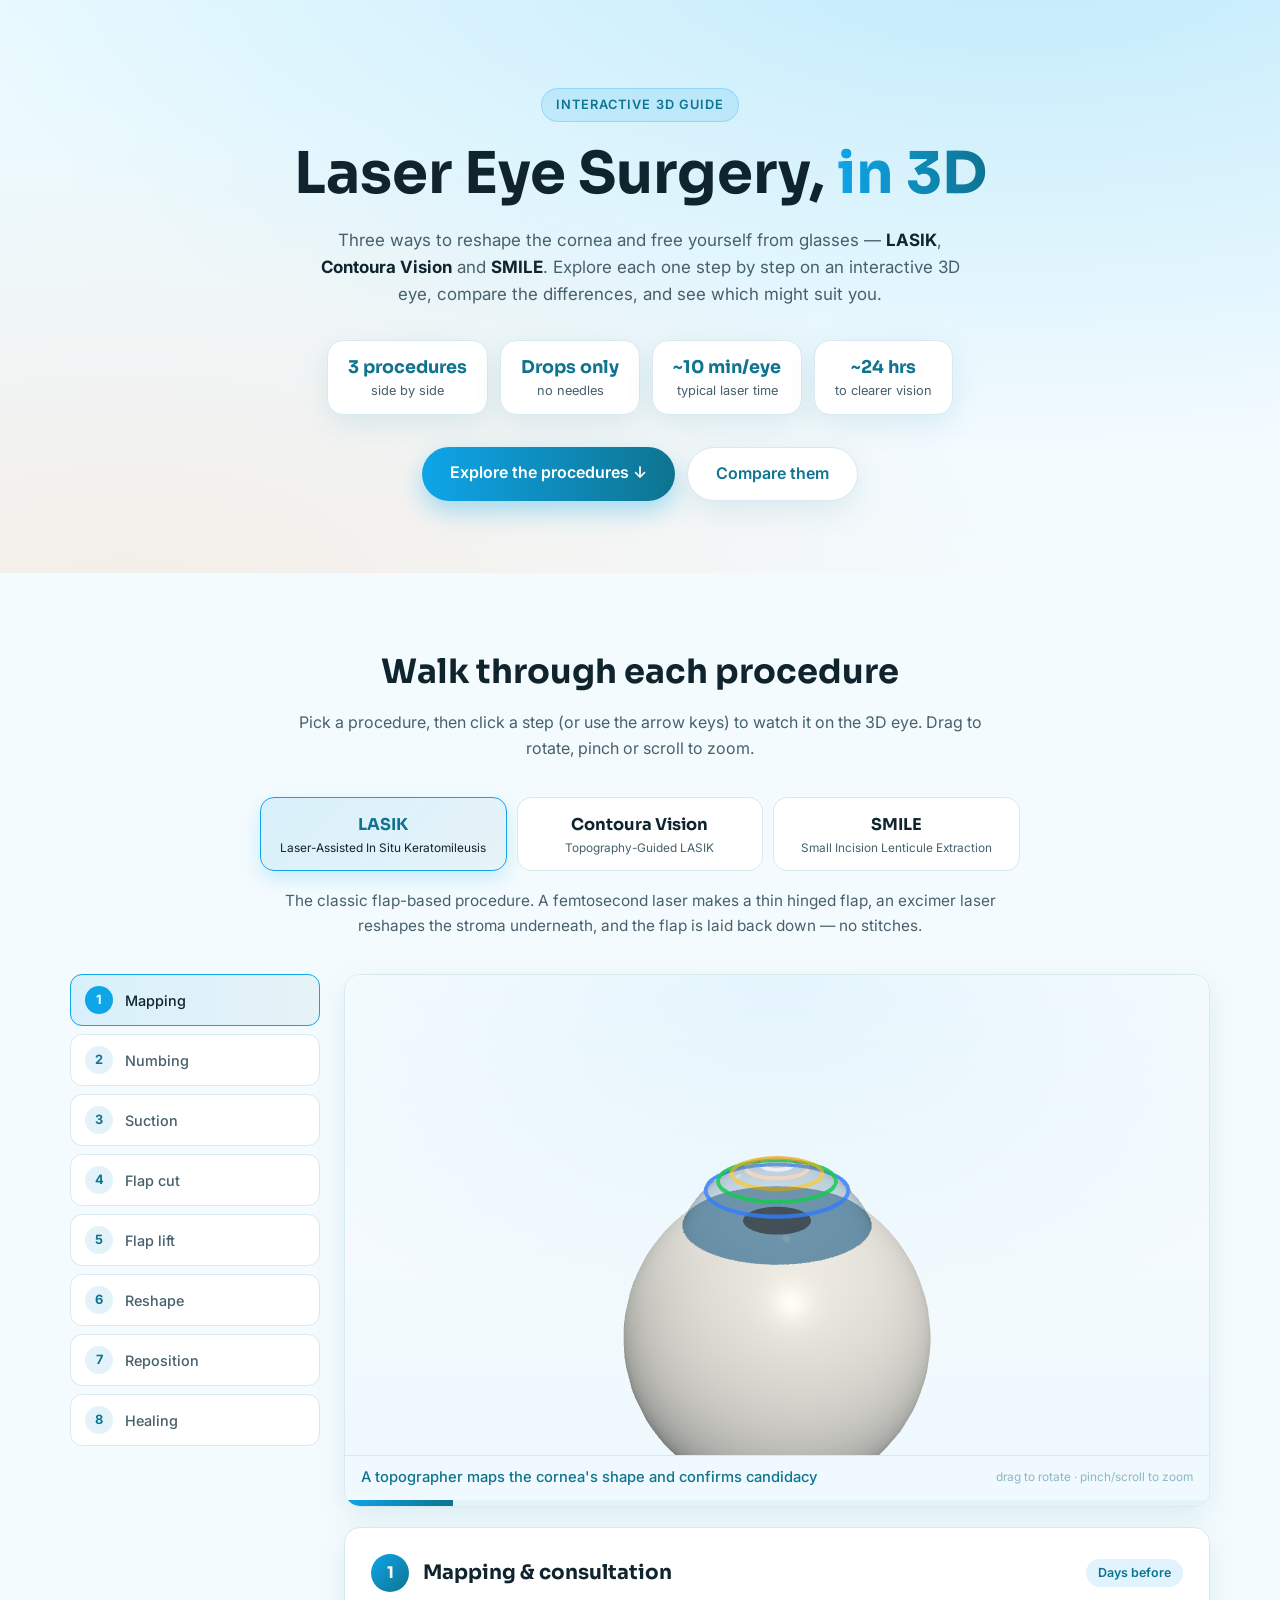
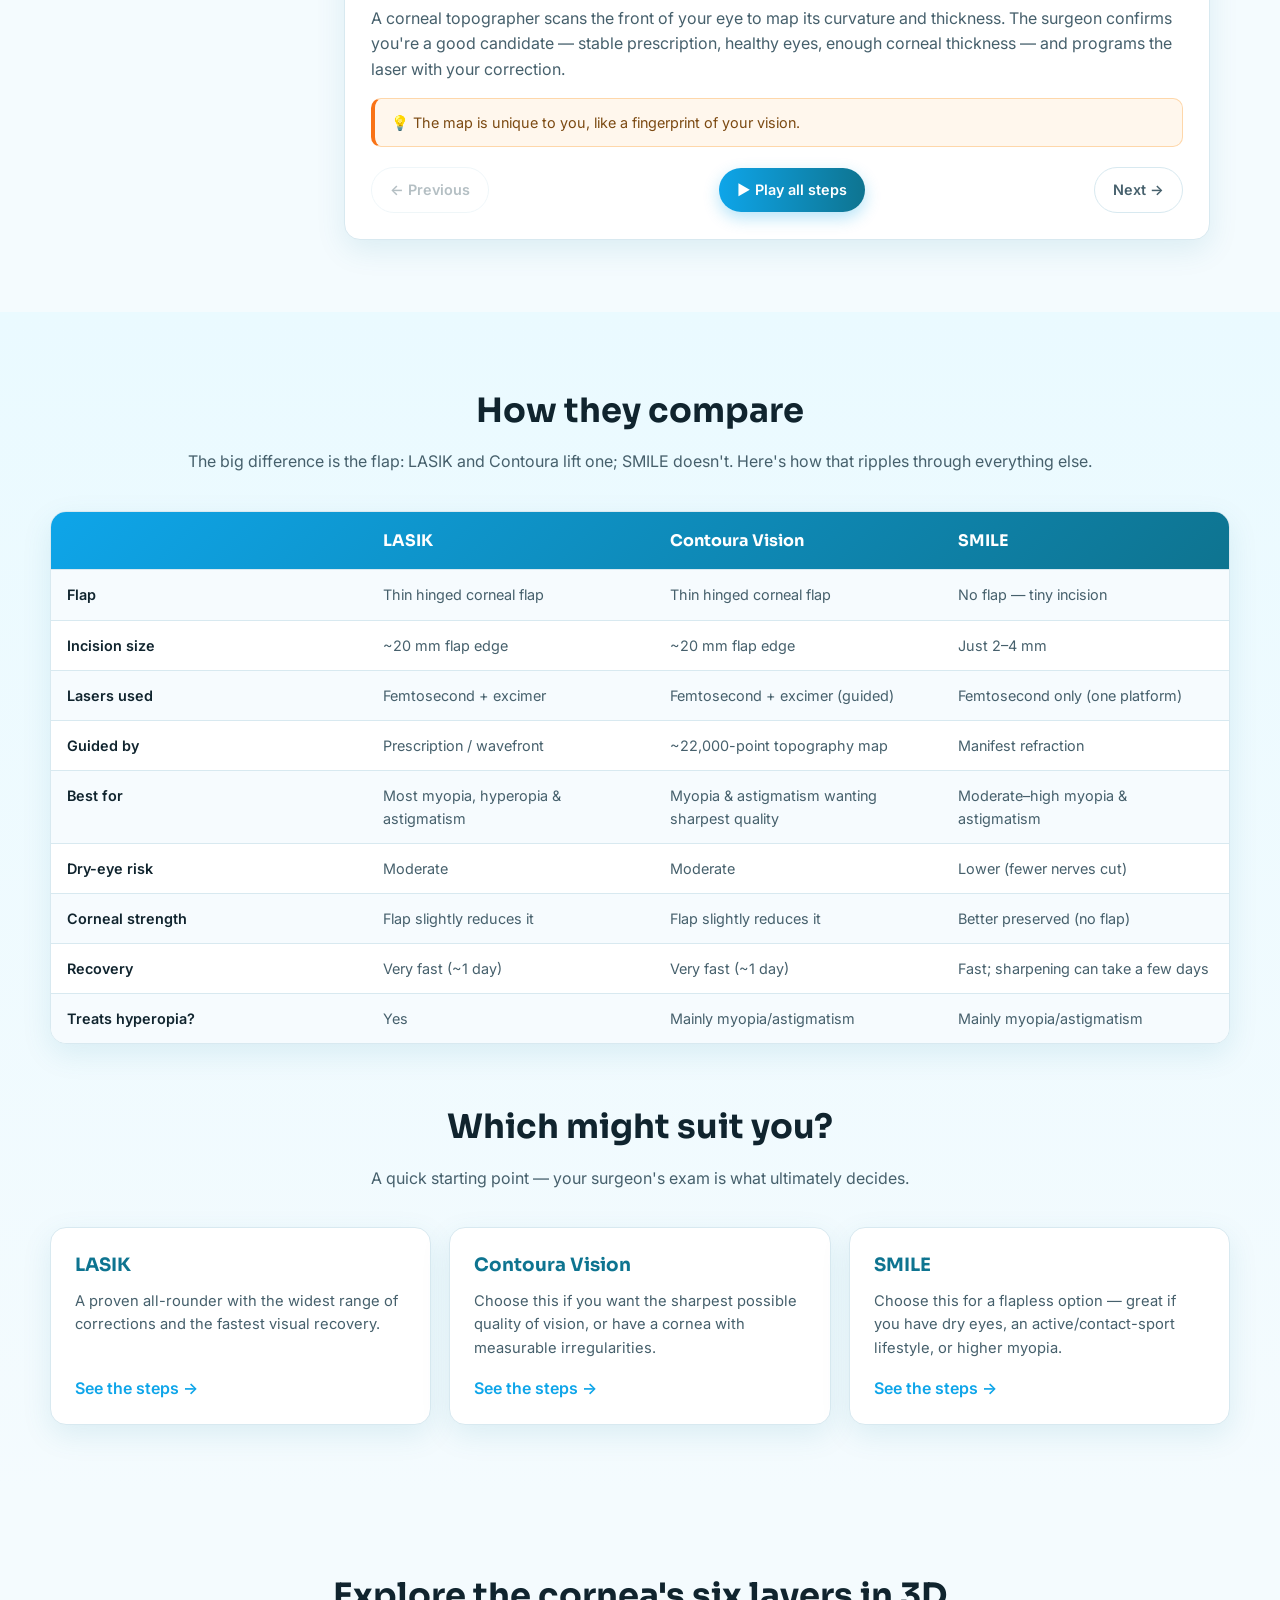
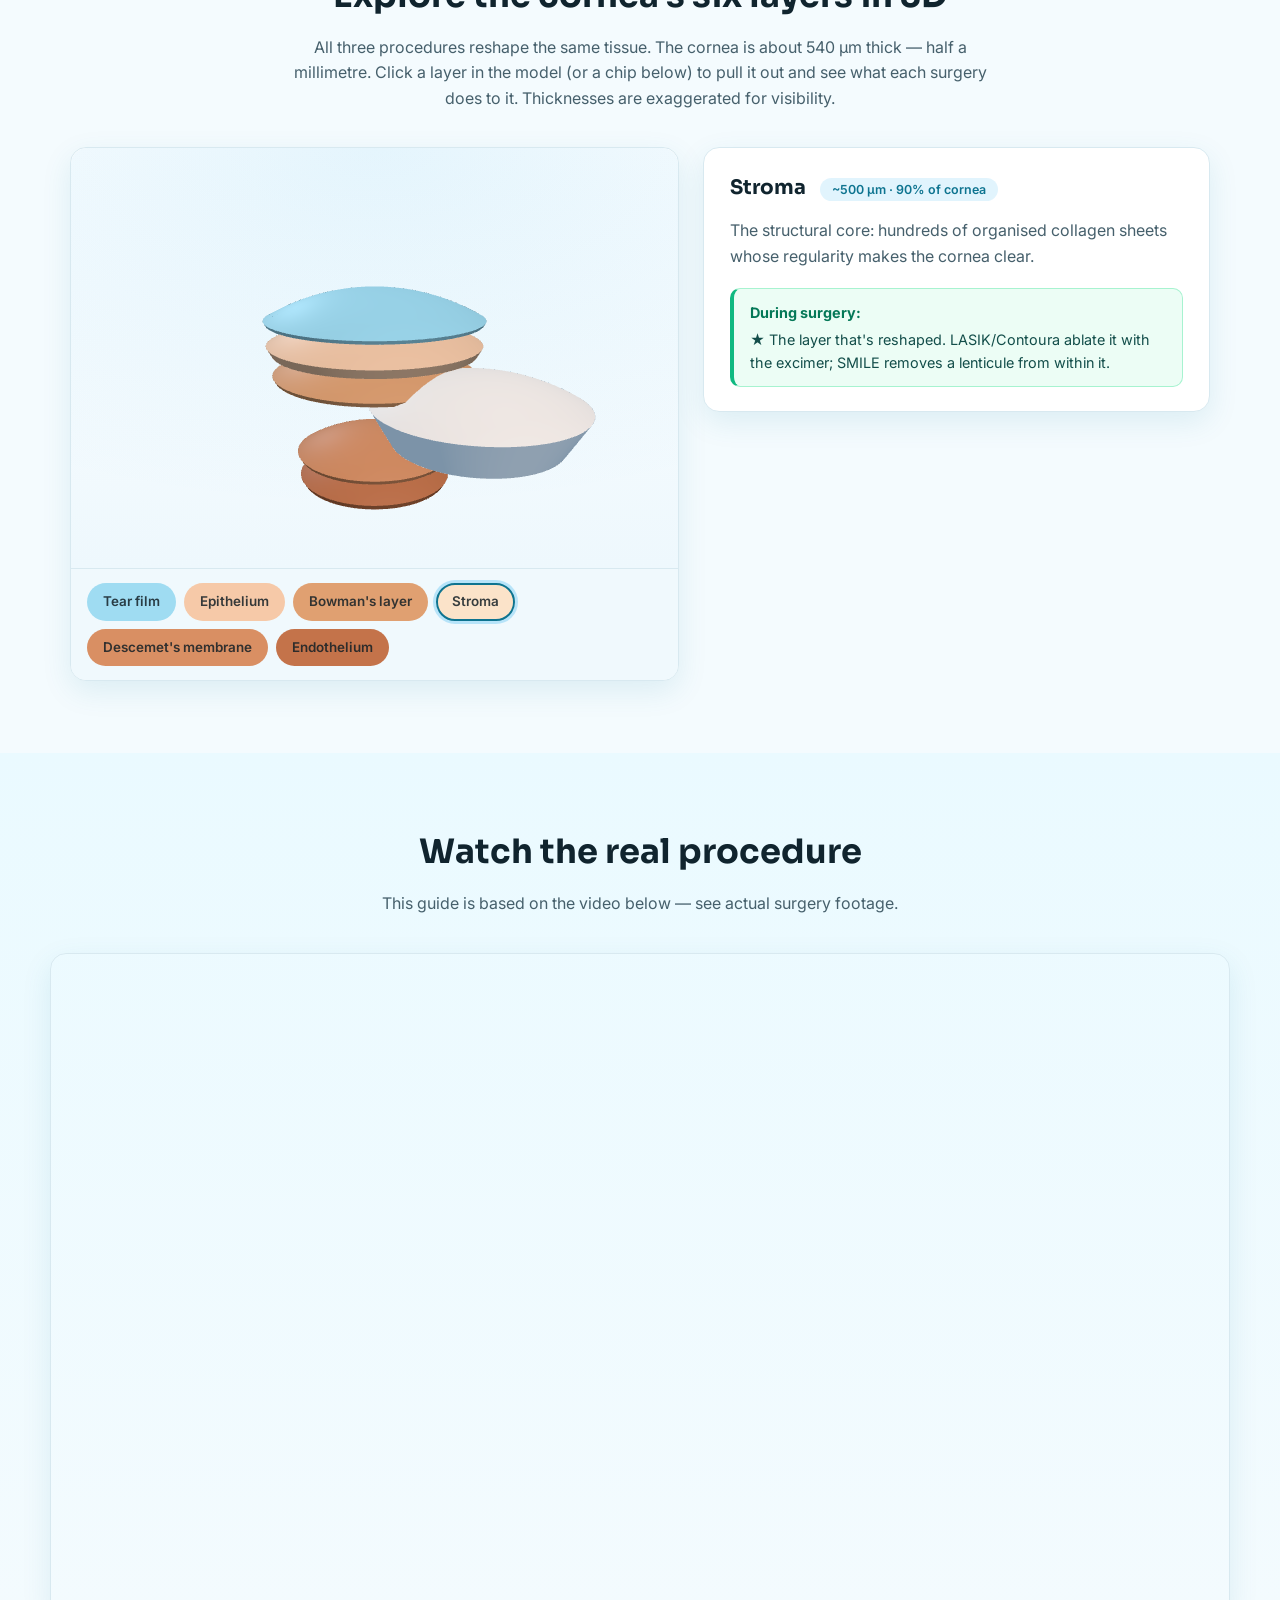
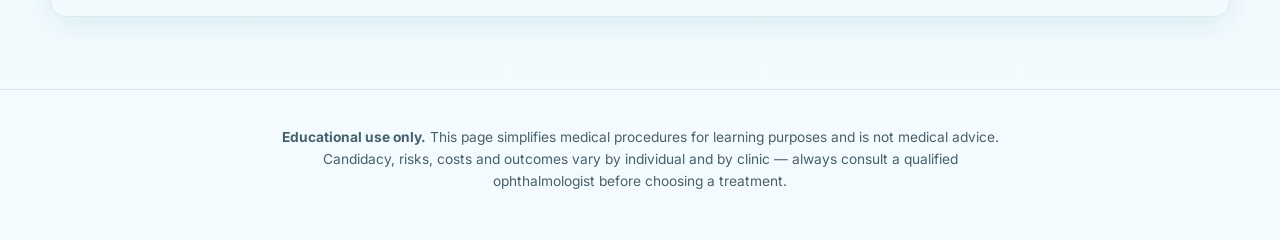
==== commit e5cbde85: "Add Contoura & SMILE procedures, comparison section, mobile-responsive design - Procedure switcher f" ====
--- a/index.html
+++ b/index.html
@@ -3,8 +3,8 @@
 <head>
 <meta charset="UTF-8">
 <meta name="viewport" content="width=device-width, initial-scale=1.0">
-<title>LASIK, Layer by Layer — An Interactive 3D Guide</title>
-<meta name="description" content="Click through every step of LASIK eye surgery on an interactive 3D eye model, and explore the layers of the cornea in 3D.">
+<title>LASIK vs Contoura vs SMILE — An Interactive 3D Guide</title>
+<meta name="description" content="Compare LASIK, Contoura Vision and SMILE laser eye surgery on interactive 3D eye models, step by step — and see which might suit you.">
 <link rel="preconnect" href="https://fonts.googleapis.com">
 <link rel="preconnect" href="https://fonts.gstatic.com" crossorigin>
 <link href="https://fonts.googleapis.com/css2?family=Sora:wght@400;600;700&family=Inter:wght@400;500;600&display=swap" rel="stylesheet">
@@ -23,19 +23,22 @@
 <header class="hero">
   <div class="hero-inner">
     <span class="hero-badge">Interactive 3D guide</span>
-    <h1>LASIK, <span class="accent">Layer by Layer</span></h1>
+    <h1>Laser Eye Surgery, <span class="accent">in 3D</span></h1>
     <p class="hero-sub">
-      Laser-Assisted In Situ Keratomileusis reshapes the cornea to correct vision —
-      and it all happens in a tissue thinner than a credit card.
-      Click through each step on a 3D eye model to see exactly what happens, layer by layer.
+      Three ways to reshape the cornea and free yourself from glasses — <strong>LASIK</strong>,
+      <strong>Contoura&nbsp;Vision</strong> and <strong>SMILE</strong>. Explore each one step by step
+      on an interactive 3D eye, compare the differences, and see which might suit you.
     </p>
     <div class="hero-stats">
-      <div class="stat"><strong>~25 min</strong><span>for both eyes</span></div>
-      <div class="stat"><strong>0 stitches</strong><span>flap self-seals</span></div>
+      <div class="stat"><strong>3 procedures</strong><span>side by side</span></div>
       <div class="stat"><strong>Drops only</strong><span>no needles</span></div>
+      <div class="stat"><strong>~10 min/eye</strong><span>typical laser time</span></div>
       <div class="stat"><strong>~24 hrs</strong><span>to clearer vision</span></div>
     </div>
-    <a href="#procedure" class="hero-cta">Start the walkthrough ↓</a>
+    <div class="hero-ctas">
+      <a href="#procedure" class="hero-cta">Explore the procedures ↓</a>
+      <a href="#compare" class="hero-cta ghost">Compare them</a>
+    </div>
   </div>
 </header>
 
@@ -43,8 +46,11 @@
 
 <!-- ============ PROCEDURE WALKTHROUGH ============ -->
 <section id="procedure" class="section">
-  <h2 class="section-title">The procedure, step by step</h2>
-  <p class="section-sub">Click a step — or press the arrow keys — to watch the surgery unfold on the 3D eye. Drag to rotate, scroll to zoom.</p>
+  <h2 class="section-title">Walk through each procedure</h2>
+  <p class="section-sub">Pick a procedure, then click a step (or use the arrow keys) to watch it on the 3D eye. Drag to rotate, pinch or scroll to zoom.</p>
+
+  <div class="proc-tabs" id="procTabs" role="tablist" aria-label="Choose a procedure"></div>
+  <p class="proc-blurb" id="procBlurb"></p>
 
   <div class="walkthrough">
 
@@ -54,12 +60,12 @@
 
     <div class="stage-wrap">
       <div class="stage-frame">
-        <div id="stage3d" class="canvas3d stage3d" aria-label="3D eye model showing the current LASIK step">
+        <div id="stage3d" class="canvas3d stage3d" aria-label="3D eye model showing the current step">
           <p class="webgl-fallback" hidden>Your browser doesn't support WebGL, so the 3D model can't be shown. The step descriptions below still walk you through the whole procedure.</p>
         </div>
         <div class="stage-overlay">
           <span id="stageCaption" class="stage-caption"></span>
-          <span class="stage-hint">drag to rotate · scroll to zoom</span>
+          <span class="stage-hint">drag to rotate · pinch/scroll to zoom</span>
         </div>
         <div class="stage-progress"><div id="progressBar"></div></div>
       </div>
@@ -82,10 +88,22 @@
   </div>
 </section>
 
+<!-- ============ COMPARISON ============ -->
+<section id="compare" class="section alt">
+  <h2 class="section-title">How they compare</h2>
+  <p class="section-sub">The big difference is the flap: LASIK and Contoura lift one; SMILE doesn't. Here's how that ripples through everything else.</p>
+
+  <div class="compare-grid" id="compareGrid" role="table" aria-label="Comparison of LASIK, Contoura Vision and SMILE"></div>
+
+  <h2 class="section-title choose-title">Which might suit you?</h2>
+  <p class="section-sub">A quick starting point — your surgeon's exam is what ultimately decides.</p>
+  <div class="choose-grid" id="chooseGrid"></div>
+</section>
+
 <!-- ============ LAYER EXPLORER ============ -->
-<section id="layers" class="section alt">
+<section id="layers" class="section">
   <h2 class="section-title">Explore the cornea's six layers in 3D</h2>
-  <p class="section-sub">The whole cornea is about 540 µm thick — half a millimetre. Click a layer in the 3D model (or a chip below it) to pull it out of the stack and see what LASIK does to it. Thicknesses are exaggerated for visibility.</p>
+  <p class="section-sub">All three procedures reshape the same tissue. The cornea is about 540 µm thick — half a millimetre. Click a layer in the model (or a chip below) to pull it out and see what each surgery does to it. Thicknesses are exaggerated for visibility.</p>
 
   <div class="explorer">
     <div class="explorer-left">
@@ -99,7 +117,7 @@
       <span class="thickness-chip" id="layerThickness"></span>
       <p id="layerDesc"></p>
       <div class="lasik-note">
-        <strong>During LASIK:</strong>
+        <strong>During surgery:</strong>
         <p id="layerLasik"></p>
       </div>
     </aside>
@@ -107,12 +125,12 @@
 </section>
 
 <!-- ============ VIDEO ============ -->
-<section id="video" class="section">
+<section id="video" class="section alt">
   <h2 class="section-title">Watch the real procedure</h2>
-  <p class="section-sub">This guide is based on the video below — see the actual surgery footage.</p>
+  <p class="section-sub">This guide is based on the video below — see actual surgery footage.</p>
   <div class="video-frame">
     <iframe src="https://www.youtube.com/embed/YzZre0OcLXQ"
-            title="LASIK eye surgery video"
+            title="Laser eye surgery video"
             allow="accelerometer; autoplay; clipboard-write; encrypted-media; gyroscope; picture-in-picture"
             allowfullscreen loading="lazy"></iframe>
   </div>
@@ -121,8 +139,8 @@
 </main>
 
 <footer class="footer">
-  <p><strong>Educational use only.</strong> This page simplifies a medical procedure for learning purposes and is not medical advice.
-     Candidacy, risks, and outcomes vary — always consult a qualified ophthalmologist.</p>
+  <p><strong>Educational use only.</strong> This page simplifies medical procedures for learning purposes and is not medical advice.
+     Candidacy, risks, costs and outcomes vary by individual and by clinic — always consult a qualified ophthalmologist before choosing a treatment.</p>
 </footer>
 
 <script type="module" src="main.js"></script>
--- a/styles.css
+++ b/styles.css
@@ -13,16 +13,18 @@
 
 * { box-sizing: border-box; margin: 0; padding: 0; }
 
-html { scroll-behavior: smooth; }
+html { scroll-behavior: smooth; -webkit-text-size-adjust: 100%; }
 
 body {
   font-family: "Inter", system-ui, sans-serif;
   color: var(--ink);
   background: var(--bg);
   line-height: 1.6;
+  overflow-x: hidden;
 }
 
 h1, h2, h3 { font-family: "Sora", system-ui, sans-serif; }
+img, iframe, canvas { max-width: 100%; }
 
 /* ---------- Hero ---------- */
 .hero {
@@ -30,375 +32,231 @@
     radial-gradient(1100px 500px at 80% -10%, rgba(14,165,233,0.18), transparent),
     radial-gradient(900px 500px at 10% 110%, rgba(249,115,22,0.10), transparent),
     linear-gradient(180deg, #eafaff, #f4fbfe);
-  padding: 88px 24px 72px;
+  padding: clamp(56px, 9vw, 88px) 20px clamp(48px, 8vw, 72px);
   text-align: center;
 }
-
-.hero-inner { max-width: 760px; margin: 0 auto; }
-
+.hero-inner { max-width: 780px; margin: 0 auto; }
 .hero-badge {
   display: inline-block;
-  font-size: 0.8rem;
-  font-weight: 600;
-  letter-spacing: 0.08em;
-  text-transform: uppercase;
+  font-size: 0.8rem; font-weight: 600; letter-spacing: 0.08em; text-transform: uppercase;
   color: var(--teal);
   background: rgba(14,165,233,0.12);
   border: 1px solid rgba(14,165,233,0.25);
-  padding: 6px 14px;
-  border-radius: 999px;
-  margin-bottom: 20px;
-}
-
-.hero h1 { font-size: clamp(2.2rem, 5.5vw, 3.6rem); line-height: 1.12; }
+  padding: 6px 14px; border-radius: 999px; margin-bottom: 20px;
+}
+.hero h1 { font-size: clamp(2rem, 6vw, 3.6rem); line-height: 1.12; }
 .hero .accent {
   background: linear-gradient(90deg, var(--teal-bright), var(--teal));
-  -webkit-background-clip: text;
-  background-clip: text;
-  color: transparent;
-}
-
-.hero-sub {
-  margin: 20px auto 0;
-  max-width: 620px;
-  color: var(--ink-soft);
-  font-size: 1.06rem;
-}
-
-.hero-stats {
-  display: flex;
-  justify-content: center;
-  gap: 14px;
-  flex-wrap: wrap;
-  margin: 34px 0 36px;
-}
-
+  -webkit-background-clip: text; background-clip: text; color: transparent;
+}
+.hero-sub { margin: 20px auto 0; max-width: 640px; color: var(--ink-soft); font-size: clamp(0.98rem, 2.4vw, 1.06rem); }
+.hero-sub strong { color: var(--ink); }
+
+.hero-stats { display: flex; justify-content: center; gap: 12px; flex-wrap: wrap; margin: 32px 0; }
 .stat {
-  background: var(--card);
-  border: 1px solid var(--line);
-  border-radius: var(--radius);
-  padding: 14px 22px;
-  box-shadow: var(--shadow);
-  display: flex;
-  flex-direction: column;
-}
-.stat strong { font-family: "Sora", sans-serif; font-size: 1.15rem; color: var(--teal); }
-.stat span { font-size: 0.82rem; color: var(--ink-soft); }
-
+  background: var(--card); border: 1px solid var(--line); border-radius: var(--radius);
+  padding: 12px 20px; box-shadow: var(--shadow); display: flex; flex-direction: column;
+}
+.stat strong { font-family: "Sora", sans-serif; font-size: 1.1rem; color: var(--teal); }
+.stat span { font-size: 0.8rem; color: var(--ink-soft); }
+
+.hero-ctas { display: flex; gap: 12px; justify-content: center; flex-wrap: wrap; }
 .hero-cta {
   display: inline-block;
   background: linear-gradient(90deg, var(--teal-bright), var(--teal));
-  color: #fff;
-  font-weight: 600;
-  text-decoration: none;
-  padding: 14px 30px;
-  border-radius: 999px;
+  color: #fff; font-weight: 600; text-decoration: none;
+  padding: 13px 28px; border-radius: 999px;
   box-shadow: 0 10px 24px rgba(14,165,233,0.35);
   transition: transform 0.15s ease, box-shadow 0.15s ease;
 }
 .hero-cta:hover { transform: translateY(-2px); box-shadow: 0 14px 30px rgba(14,165,233,0.45); }
+.hero-cta.ghost {
+  background: var(--card); color: var(--teal);
+  border: 1.5px solid var(--line); box-shadow: var(--shadow);
+}
 
 /* ---------- Sections ---------- */
-.section { padding: 72px 24px; max-width: 1180px; margin: 0 auto; }
-.section.alt {
-  max-width: none;
-  background: linear-gradient(180deg, #eafaff, #f4fbfe);
-}
+.section { padding: clamp(48px, 8vw, 72px) 20px; max-width: 1180px; margin: 0 auto; }
+.section.alt { max-width: none; background: linear-gradient(180deg, #eafaff, #f4fbfe); }
 .section.alt > * { max-width: 1180px; margin-left: auto; margin-right: auto; }
-
-.section-title { font-size: clamp(1.5rem, 3.4vw, 2.1rem); text-align: center; }
-.section-sub {
+.section-title { font-size: clamp(1.4rem, 4vw, 2.1rem); text-align: center; }
+.section-sub { text-align: center; color: var(--ink-soft); max-width: 700px; margin: 12px auto 36px; font-size: clamp(0.94rem, 2.3vw, 1rem); }
+
+/* ---------- Procedure tabs ---------- */
+.proc-tabs {
+  display: grid;
+  grid-template-columns: repeat(3, 1fr);
+  gap: 10px;
+  max-width: 760px;
+  margin: 0 auto 18px;
+}
+.proc-tab {
+  display: flex; flex-direction: column; gap: 2px; align-items: center;
   text-align: center;
-  color: var(--ink-soft);
-  max-width: 680px;
-  margin: 12px auto 44px;
-}
+  background: var(--card); border: 1.5px solid var(--line); border-radius: 14px;
+  padding: 14px 12px; cursor: pointer; font: inherit; color: var(--ink-soft);
+  transition: border-color 0.15s, transform 0.15s, box-shadow 0.15s, color 0.15s;
+}
+.proc-tab:hover { transform: translateY(-2px); border-color: var(--teal-bright); }
+.proc-tab strong { font-family: "Sora", sans-serif; font-size: 1.02rem; color: var(--ink); }
+.proc-tab span { font-size: 0.74rem; line-height: 1.3; }
+.proc-tab.active {
+  border-color: var(--teal-bright);
+  background: linear-gradient(135deg, rgba(14,165,233,0.12), rgba(14,116,144,0.06));
+  box-shadow: 0 8px 20px rgba(14,165,233,0.18);
+  color: var(--ink);
+}
+.proc-tab.active strong { color: var(--teal); }
+.proc-blurb { max-width: 760px; margin: 0 auto 36px; text-align: center; color: var(--ink-soft); font-size: 0.96rem; }
 
 /* ---------- Walkthrough layout ---------- */
-.walkthrough {
-  display: grid;
-  grid-template-columns: 280px 1fr;
-  gap: 26px;
-  align-items: start;
-}
-
+.walkthrough { display: grid; grid-template-columns: 250px 1fr; gap: 24px; align-items: start; }
 .steps-list { list-style: none; display: flex; flex-direction: column; gap: 8px; }
-
 .step-btn {
-  width: 100%;
-  display: flex;
-  align-items: center;
-  gap: 12px;
-  text-align: left;
-  background: var(--card);
-  border: 1px solid var(--line);
-  border-radius: 12px;
-  padding: 11px 14px;
-  font: inherit;
-  font-size: 0.92rem;
-  font-weight: 500;
-  color: var(--ink-soft);
-  cursor: pointer;
-  transition: border-color 0.15s, background 0.15s, color 0.15s, transform 0.15s;
+  width: 100%; display: flex; align-items: center; gap: 12px; text-align: left;
+  background: var(--card); border: 1px solid var(--line); border-radius: 12px;
+  padding: 11px 14px; font: inherit; font-size: 0.9rem; font-weight: 500; color: var(--ink-soft);
+  cursor: pointer; transition: border-color 0.15s, background 0.15s, color 0.15s, transform 0.15s;
 }
 .step-btn:hover { border-color: var(--teal-bright); transform: translateX(3px); }
-
 .step-btn .dot {
-  flex: none;
-  width: 28px; height: 28px;
-  border-radius: 50%;
-  display: grid;
-  place-items: center;
-  font-size: 0.8rem;
-  font-weight: 700;
-  background: #e4f3f9;
-  color: var(--teal);
-  transition: background 0.15s, color 0.15s;
-}
-
+  flex: none; width: 28px; height: 28px; border-radius: 50%;
+  display: grid; place-items: center; font-size: 0.8rem; font-weight: 700;
+  background: #e4f3f9; color: var(--teal); transition: background 0.15s, color 0.15s;
+}
 .step-btn.active {
   background: linear-gradient(90deg, rgba(14,165,233,0.12), rgba(14,116,144,0.06));
-  border-color: var(--teal-bright);
-  color: var(--ink);
+  border-color: var(--teal-bright); color: var(--ink);
 }
 .step-btn.active .dot { background: var(--teal-bright); color: #fff; }
 .step-btn.done .dot { background: #bbf7d0; color: #15803d; }
 
 /* ---------- 3D canvases ---------- */
 .canvas3d {
-  position: relative;
-  width: 100%;
+  position: relative; width: 100%;
   background:
     radial-gradient(700px 360px at 50% 0%, rgba(14,165,233,0.10), transparent),
     linear-gradient(180deg, #fdfeff, #eef8fd);
-  touch-action: none;
+  touch-action: pan-y;
 }
 .canvas3d canvas { display: block; width: 100% !important; height: 100% !important; }
-
-.stage3d { height: 480px; }
-.layers3d { height: 420px; border-radius: var(--radius) var(--radius) 0 0; }
-
-.webgl-fallback {
-  position: absolute;
-  inset: 0;
-  display: grid;
-  place-items: center;
-  padding: 32px;
-  text-align: center;
-  color: var(--ink-soft);
-}
+.stage3d { height: clamp(320px, 52vw, 480px); }
+.layers3d { height: clamp(300px, 48vw, 420px); border-radius: var(--radius) var(--radius) 0 0; }
+
+.webgl-fallback { position: absolute; inset: 0; display: grid; place-items: center; padding: 28px; text-align: center; color: var(--ink-soft); }
 .webgl-fallback[hidden] { display: none; }
 
-.stage-frame {
-  background: var(--card);
-  border: 1px solid var(--line);
-  border-radius: var(--radius);
-  box-shadow: var(--shadow);
-  overflow: hidden;
-}
-
+.stage-frame { background: var(--card); border: 1px solid var(--line); border-radius: var(--radius); box-shadow: var(--shadow); overflow: hidden; }
 .stage-overlay {
-  display: flex;
-  align-items: center;
-  justify-content: space-between;
-  gap: 16px;
-  padding: 10px 18px;
-  background: #f0f9fd;
-  border-top: 1px solid var(--line);
-}
-.stage-caption { font-size: 0.92rem; font-weight: 500; color: var(--teal); }
-.stage-hint { font-size: 0.78rem; color: #8fb6c4; white-space: nowrap; }
-
+  display: flex; align-items: center; justify-content: space-between; gap: 14px;
+  padding: 10px 16px; background: #f0f9fd; border-top: 1px solid var(--line);
+}
+.stage-caption { font-size: clamp(0.82rem, 2.4vw, 0.92rem); font-weight: 500; color: var(--teal); }
+.stage-hint { font-size: 0.74rem; color: #8fb6c4; white-space: nowrap; }
 .stage-progress { height: 6px; background: #e4f3f9; }
-#progressBar {
-  height: 100%; width: 0;
-  background: linear-gradient(90deg, var(--teal-bright), var(--teal));
-  transition: width 0.45s ease;
-}
+#progressBar { height: 100%; width: 0; background: linear-gradient(90deg, var(--teal-bright), var(--teal)); transition: width 0.45s ease; }
 
 /* ---------- Step card ---------- */
-.step-card {
-  margin-top: 20px;
-  background: var(--card);
-  border: 1px solid var(--line);
-  border-radius: var(--radius);
-  box-shadow: var(--shadow);
-  padding: 24px 28px;
-}
-
+.step-card { margin-top: 20px; background: var(--card); border: 1px solid var(--line); border-radius: var(--radius); box-shadow: var(--shadow); padding: clamp(18px, 4vw, 26px); }
 .step-card-head { display: flex; align-items: center; gap: 14px; flex-wrap: wrap; }
-
 .step-num {
-  flex: none;
-  width: 38px; height: 38px;
-  border-radius: 50%;
-  display: grid; place-items: center;
-  font-family: "Sora", sans-serif;
-  font-weight: 700;
-  background: linear-gradient(135deg, var(--teal-bright), var(--teal));
-  color: #fff;
-}
-
-.step-card h3 { font-size: 1.25rem; flex: 1; min-width: 200px; }
-
-.duration-chip {
-  font-size: 0.8rem;
-  font-weight: 600;
-  color: var(--teal);
-  background: rgba(14,165,233,0.12);
-  padding: 4px 12px;
-  border-radius: 999px;
-  white-space: nowrap;
-}
-
+  flex: none; width: 38px; height: 38px; border-radius: 50%; display: grid; place-items: center;
+  font-family: "Sora", sans-serif; font-weight: 700;
+  background: linear-gradient(135deg, var(--teal-bright), var(--teal)); color: #fff;
+}
+.step-card h3 { font-size: clamp(1.1rem, 3.2vw, 1.25rem); flex: 1; min-width: 160px; }
+.duration-chip { font-size: 0.78rem; font-weight: 600; color: var(--teal); background: rgba(14,165,233,0.12); padding: 4px 12px; border-radius: 999px; white-space: nowrap; }
 .step-card > p { margin-top: 14px; color: var(--ink-soft); }
-
-.fact {
-  margin-top: 16px;
-  background: #fff7ed;
-  border: 1px solid #fed7aa;
-  border-left: 4px solid var(--accent);
-  border-radius: 10px;
-  padding: 12px 16px;
-  font-size: 0.92rem;
-  color: #7c4a12;
-}
+.fact { margin-top: 16px; background: #fff7ed; border: 1px solid #fed7aa; border-left: 4px solid var(--accent); border-radius: 10px; padding: 12px 16px; font-size: 0.9rem; color: #7c4a12; }
 .fact::before { content: "💡 "; }
-
-.step-controls { display: flex; gap: 10px; margin-top: 20px; flex-wrap: wrap; }
-
-.btn {
-  font: inherit;
-  font-weight: 600;
-  font-size: 0.92rem;
-  border-radius: 999px;
-  padding: 10px 20px;
-  cursor: pointer;
-  transition: transform 0.12s, box-shadow 0.12s, background 0.12s;
-}
+.step-controls { display: flex; gap: 10px; margin-top: 20px; flex-wrap: wrap; align-items: center; }
+.btn { font: inherit; font-weight: 600; font-size: 0.9rem; border-radius: 999px; padding: 10px 18px; cursor: pointer; transition: transform 0.12s, box-shadow 0.12s, background 0.12s; }
 .btn.ghost { background: transparent; border: 1.5px solid var(--line); color: var(--ink-soft); }
 .btn.ghost:hover:not(:disabled) { border-color: var(--teal-bright); color: var(--teal); }
 .btn.ghost:disabled { opacity: 0.4; cursor: default; }
-.btn.primary {
-  border: none;
-  background: linear-gradient(90deg, var(--teal-bright), var(--teal));
-  color: #fff;
-  box-shadow: 0 6px 16px rgba(14,165,233,0.3);
-  margin-left: auto;
-  margin-right: auto;
-}
+.btn.primary { border: none; background: linear-gradient(90deg, var(--teal-bright), var(--teal)); color: #fff; box-shadow: 0 6px 16px rgba(14,165,233,0.3); margin-left: auto; margin-right: auto; }
 .btn.primary:hover { transform: translateY(-1px); }
 .btn.primary.playing { background: linear-gradient(90deg, #f97316, #ea580c); box-shadow: 0 6px 16px rgba(249,115,22,0.3); }
 
+/* ---------- Comparison table → cards ---------- */
+.compare-grid { display: grid; gap: 0; border: 1px solid var(--line); border-radius: var(--radius); overflow: hidden; box-shadow: var(--shadow); background: var(--card); }
+.cmp-row { display: grid; grid-template-columns: 1.1fr 1fr 1fr 1fr; }
+.cmp-row:nth-child(even) { background: #f6fbfe; }
+.cmp-head { background: linear-gradient(135deg, var(--teal-bright), var(--teal)); }
+.cmp-cell { padding: 13px 16px; font-size: 0.9rem; color: var(--ink-soft); border-top: 1px solid var(--line); }
+.cmp-row:first-child .cmp-cell { border-top: none; }
+.cmp-key { font-weight: 600; color: var(--ink); }
+.cmp-head .cmp-cell { border-top: none; padding-top: 16px; padding-bottom: 16px; }
+.cmp-proc { font-family: "Sora", sans-serif; font-weight: 700; color: #fff; font-size: 1rem; }
+
+.choose-title { margin-top: 56px; }
+.choose-grid { display: grid; grid-template-columns: repeat(3, 1fr); gap: 18px; }
+.choose-card { background: var(--card); border: 1px solid var(--line); border-radius: var(--radius); box-shadow: var(--shadow); padding: 22px 24px; display: flex; flex-direction: column; }
+.choose-card h3 { font-size: 1.15rem; color: var(--teal); }
+.choose-card p { margin-top: 10px; color: var(--ink-soft); font-size: 0.92rem; flex: 1; }
+.link-btn { margin-top: 16px; align-self: flex-start; background: none; border: none; color: var(--teal-bright); font: inherit; font-weight: 600; cursor: pointer; padding: 0; }
+.link-btn:hover { text-decoration: underline; }
+
 /* ---------- Layer explorer ---------- */
-.explorer {
-  display: grid;
-  grid-template-columns: 1.2fr 1fr;
-  gap: 26px;
-  align-items: start;
-}
-
-.explorer-left {
-  background: var(--card);
-  border: 1px solid var(--line);
-  border-radius: var(--radius);
-  box-shadow: var(--shadow);
-  overflow: hidden;
-}
-
-.layer-chips {
-  display: flex;
-  flex-wrap: wrap;
-  gap: 8px;
-  padding: 14px 16px;
-  border-top: 1px solid var(--line);
-  background: #f0f9fd;
-}
-
-.layer-chip {
-  font: inherit;
-  font-size: 0.85rem;
-  font-weight: 600;
-  color: rgba(20, 32, 38, 0.85);
-  background: var(--chip-color, #eee);
-  border: 2px solid transparent;
-  border-radius: 999px;
-  padding: 6px 14px;
-  cursor: pointer;
-  transition: transform 0.12s, border-color 0.12s, box-shadow 0.12s;
-}
+.explorer { display: grid; grid-template-columns: 1.2fr 1fr; gap: 24px; align-items: start; }
+.explorer-left { background: var(--card); border: 1px solid var(--line); border-radius: var(--radius); box-shadow: var(--shadow); overflow: hidden; }
+.layer-chips { display: flex; flex-wrap: wrap; gap: 8px; padding: 14px 16px; border-top: 1px solid var(--line); background: #f0f9fd; }
+.layer-chip { font: inherit; font-size: 0.84rem; font-weight: 600; color: rgba(20,32,38,0.85); background: var(--chip-color, #eee); border: 2px solid transparent; border-radius: 999px; padding: 6px 14px; cursor: pointer; transition: transform 0.12s, border-color 0.12s, box-shadow 0.12s; }
 .layer-chip:hover { transform: translateY(-1px); }
-.layer-chip.selected {
-  border-color: var(--teal);
-  box-shadow: 0 0 0 3px rgba(14,165,233,0.25);
-}
-
-.layer-card {
-  background: var(--card);
-  border: 1px solid var(--line);
-  border-radius: var(--radius);
-  box-shadow: var(--shadow);
-  padding: 26px 28px;
-  position: sticky;
-  top: 20px;
-}
-
-.layer-card h3 { font-size: 1.3rem; display: inline-block; margin-right: 10px; }
-
-.thickness-chip {
-  font-size: 0.8rem;
-  font-weight: 600;
-  color: var(--teal);
-  background: rgba(14,165,233,0.12);
-  padding: 4px 12px;
-  border-radius: 999px;
-  vertical-align: middle;
-}
-
+.layer-chip.selected { border-color: var(--teal); box-shadow: 0 0 0 3px rgba(14,165,233,0.25); }
+.layer-card { background: var(--card); border: 1px solid var(--line); border-radius: var(--radius); box-shadow: var(--shadow); padding: 24px 26px; position: sticky; top: 20px; }
+.layer-card h3 { font-size: 1.25rem; display: inline-block; margin-right: 10px; }
+.thickness-chip { font-size: 0.78rem; font-weight: 600; color: var(--teal); background: rgba(14,165,233,0.12); padding: 4px 12px; border-radius: 999px; vertical-align: middle; }
 .layer-card > p { margin-top: 14px; color: var(--ink-soft); }
-
-.lasik-note {
-  margin-top: 18px;
-  background: #ecfdf5;
-  border: 1px solid #a7f3d0;
-  border-left: 4px solid #10b981;
-  border-radius: 10px;
-  padding: 12px 16px;
-  font-size: 0.92rem;
-}
+.lasik-note { margin-top: 18px; background: #ecfdf5; border: 1px solid #a7f3d0; border-left: 4px solid #10b981; border-radius: 10px; padding: 12px 16px; font-size: 0.9rem; }
 .lasik-note strong { color: #047857; }
 .lasik-note p { color: #134e4a; margin-top: 4px; }
 
 /* ---------- Video ---------- */
-.video-frame {
-  position: relative;
-  max-width: 860px;
-  margin: 0 auto;
-  aspect-ratio: 16 / 9;
-  border-radius: var(--radius);
-  overflow: hidden;
-  box-shadow: var(--shadow);
-  border: 1px solid var(--line);
-}
+.video-frame { position: relative; max-width: 860px; margin: 0 auto; aspect-ratio: 16 / 9; border-radius: var(--radius); overflow: hidden; box-shadow: var(--shadow); border: 1px solid var(--line); }
 .video-frame iframe { position: absolute; inset: 0; width: 100%; height: 100%; border: 0; }
 
 /* ---------- Footer ---------- */
-.footer {
-  border-top: 1px solid var(--line);
-  padding: 36px 24px 48px;
-  text-align: center;
-  color: var(--ink-soft);
-  font-size: 0.88rem;
-}
-.footer p { max-width: 720px; margin: 0 auto; }
-
-/* ---------- Responsive ---------- */
+.footer { border-top: 1px solid var(--line); padding: 36px 20px 48px; text-align: center; color: var(--ink-soft); font-size: 0.86rem; }
+.footer p { max-width: 740px; margin: 0 auto; }
+
+/* ---------- Tablet ---------- */
 @media (max-width: 900px) {
   .walkthrough { grid-template-columns: 1fr; }
   .steps-nav { order: 2; }
-  .steps-list { flex-direction: row; overflow-x: auto; padding-bottom: 6px; }
+  .steps-list { flex-direction: row; overflow-x: auto; padding-bottom: 6px; -webkit-overflow-scrolling: touch; scrollbar-width: thin; }
   .step-btn { white-space: nowrap; width: auto; }
-  .stage3d { height: 380px; }
+  .step-btn:hover { transform: none; }
   .explorer { grid-template-columns: 1fr; }
   .layer-card { position: static; }
-}
+  .choose-grid { grid-template-columns: 1fr; }
+}
+
+/* ---------- Mobile: comparison table becomes stacked cards ---------- */
+@media (max-width: 720px) {
+  .compare-grid { gap: 16px; border: none; box-shadow: none; background: none; overflow: visible; }
+  .cmp-head { display: none; }
+  .cmp-row { grid-template-columns: 1fr; background: var(--card); border: 1px solid var(--line); border-radius: 14px; box-shadow: var(--shadow); overflow: hidden; }
+  .cmp-row:nth-child(even) { background: var(--card); }
+  .cmp-key { background: linear-gradient(135deg, var(--teal-bright), var(--teal)); color: #fff; font-family: "Sora", sans-serif; font-size: 0.95rem; border-top: none; }
+  .cmp-cell { border-top: 1px solid var(--line); display: flex; justify-content: space-between; gap: 12px; }
+  .cmp-cell[data-label]::before { content: attr(data-label); font-weight: 600; color: var(--teal); flex: none; }
+  .cmp-cell[data-label] { text-align: right; }
+}
+
+/* ---------- Small phones ---------- */
+@media (max-width: 480px) {
+  .proc-tabs { grid-template-columns: 1fr; gap: 8px; }
+  .proc-tab { flex-direction: row; justify-content: flex-start; gap: 8px; padding: 12px 14px; }
+  .proc-tab strong { font-size: 0.98rem; }
+  .proc-tab span { font-size: 0.72rem; }
+  .stat { flex: 1 1 40%; padding: 10px 14px; }
+  .btn.primary { order: -1; width: 100%; }
+  .step-controls .btn.ghost { flex: 1; }
+}
+
+/* ---------- Reduced motion ---------- */
+@media (prefers-reduced-motion: reduce) {
+  html { scroll-behavior: auto; }
+  *, *::before, *::after { transition-duration: 0.01ms !important; }
+}
